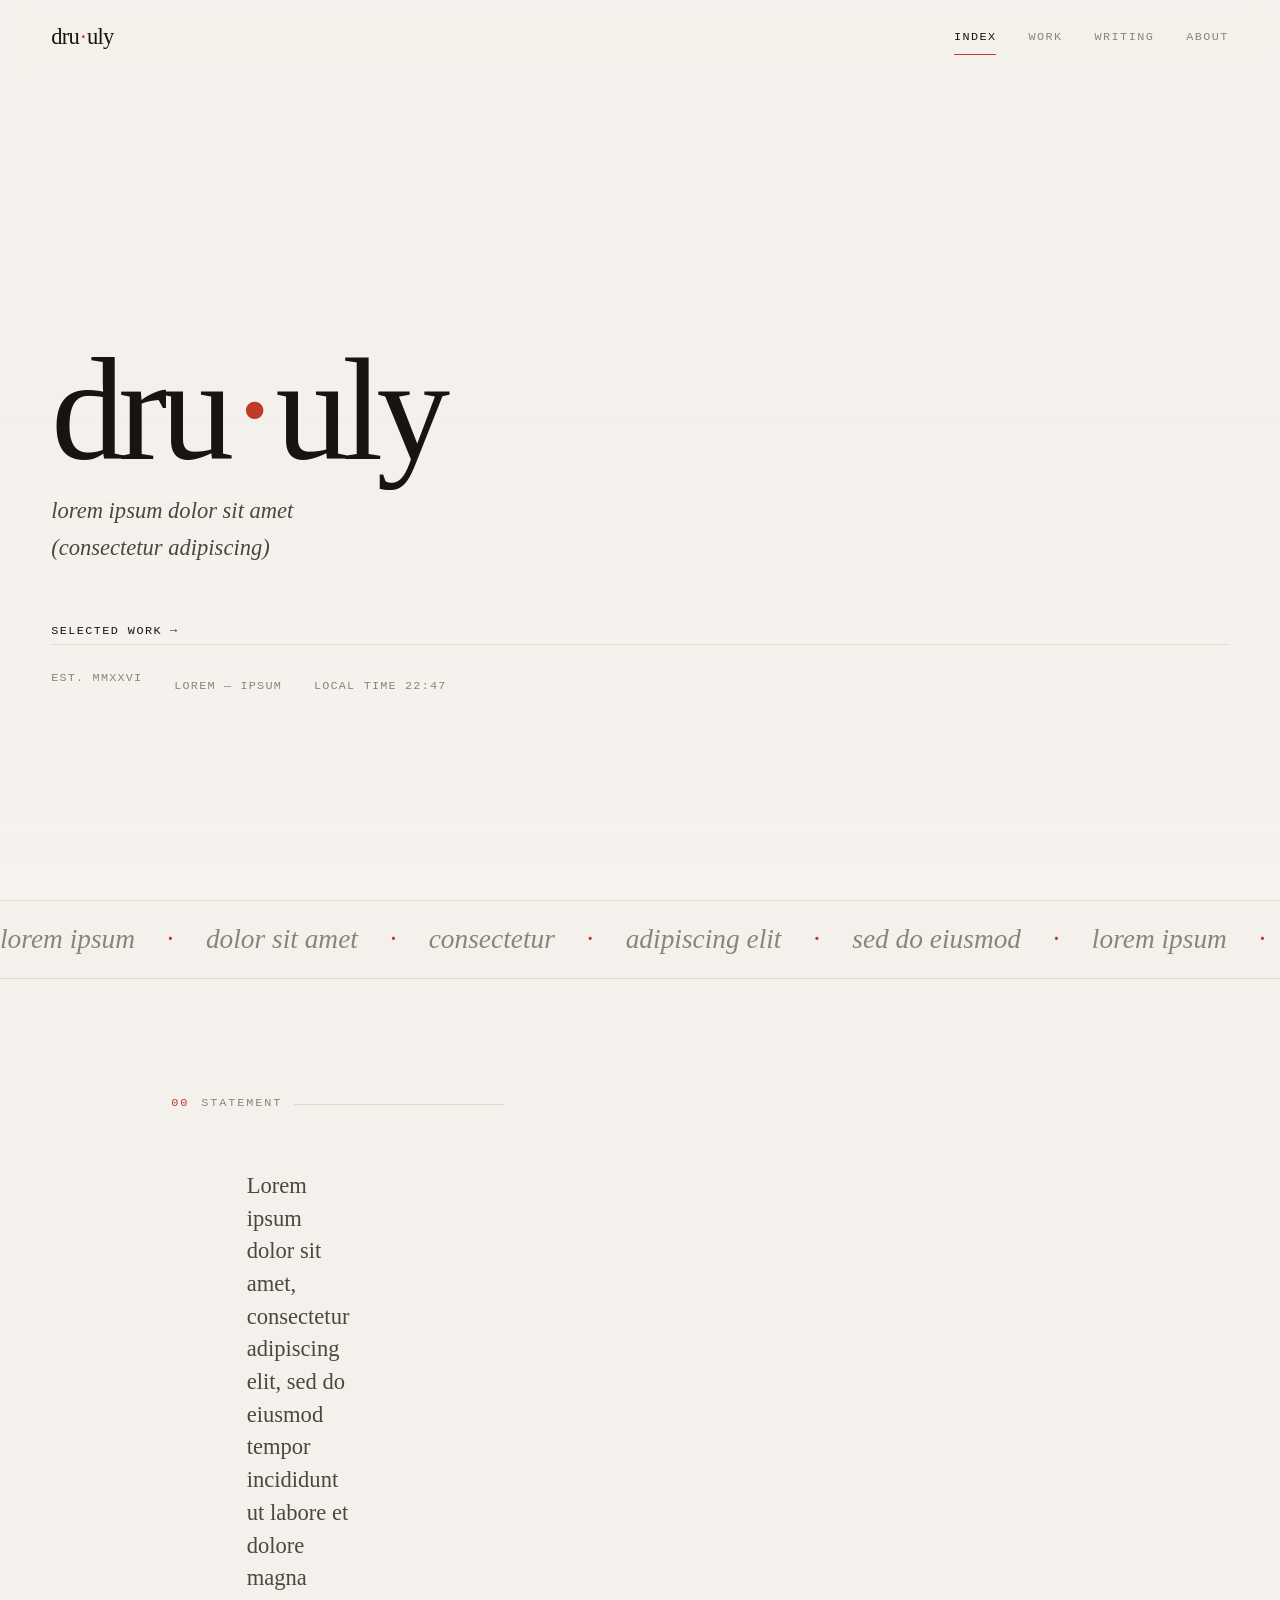
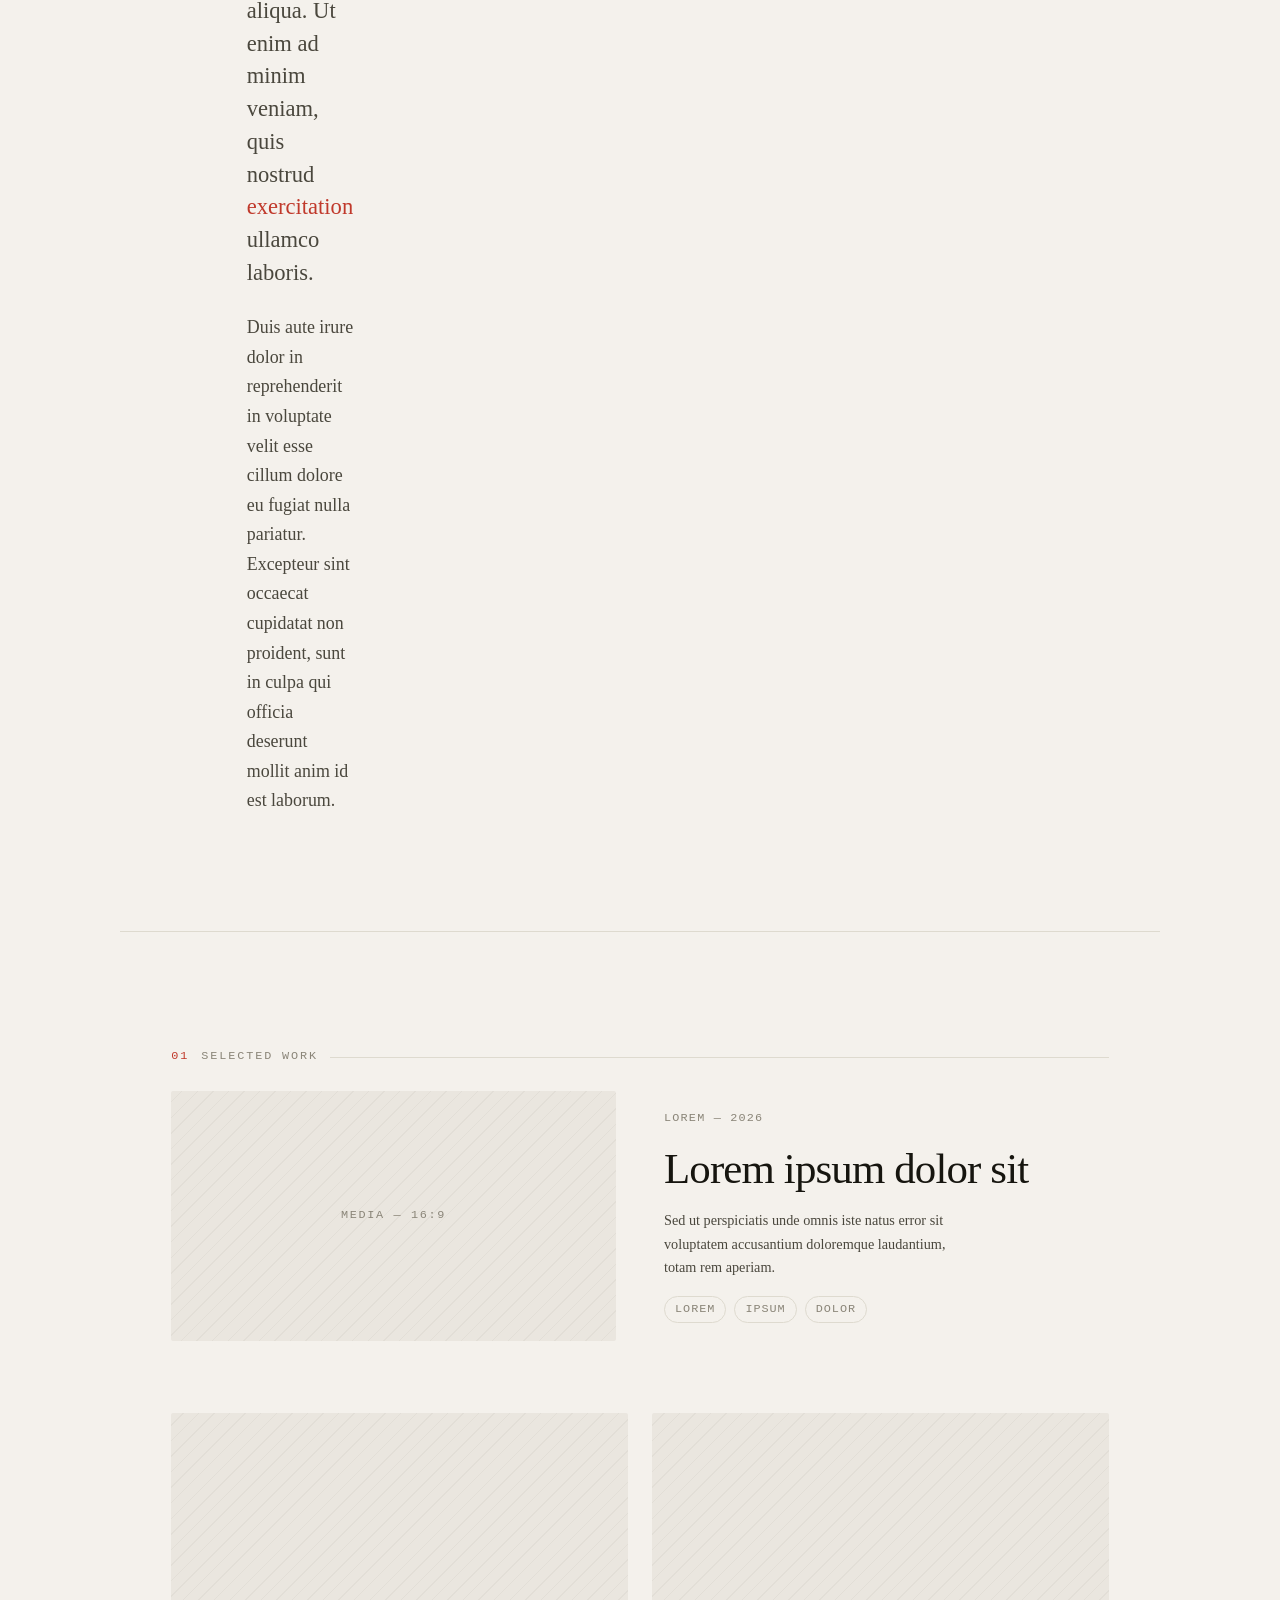
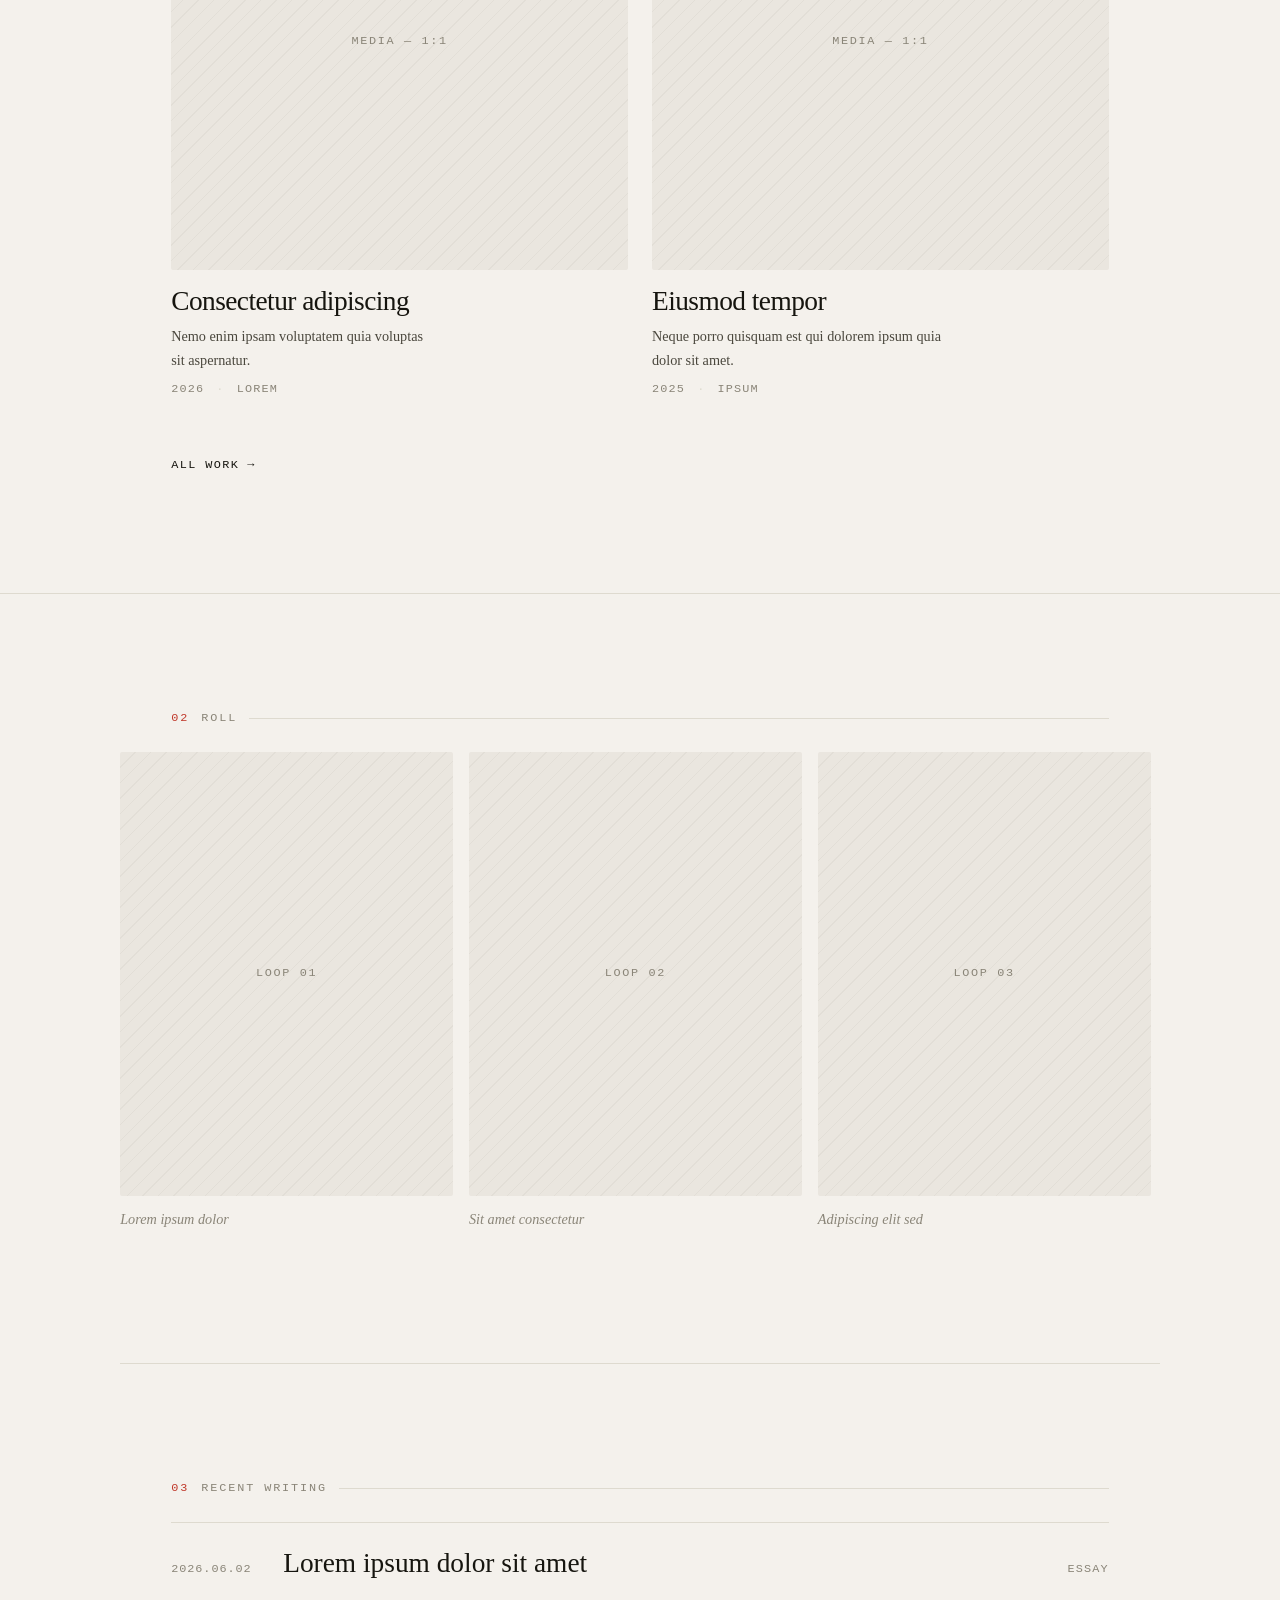
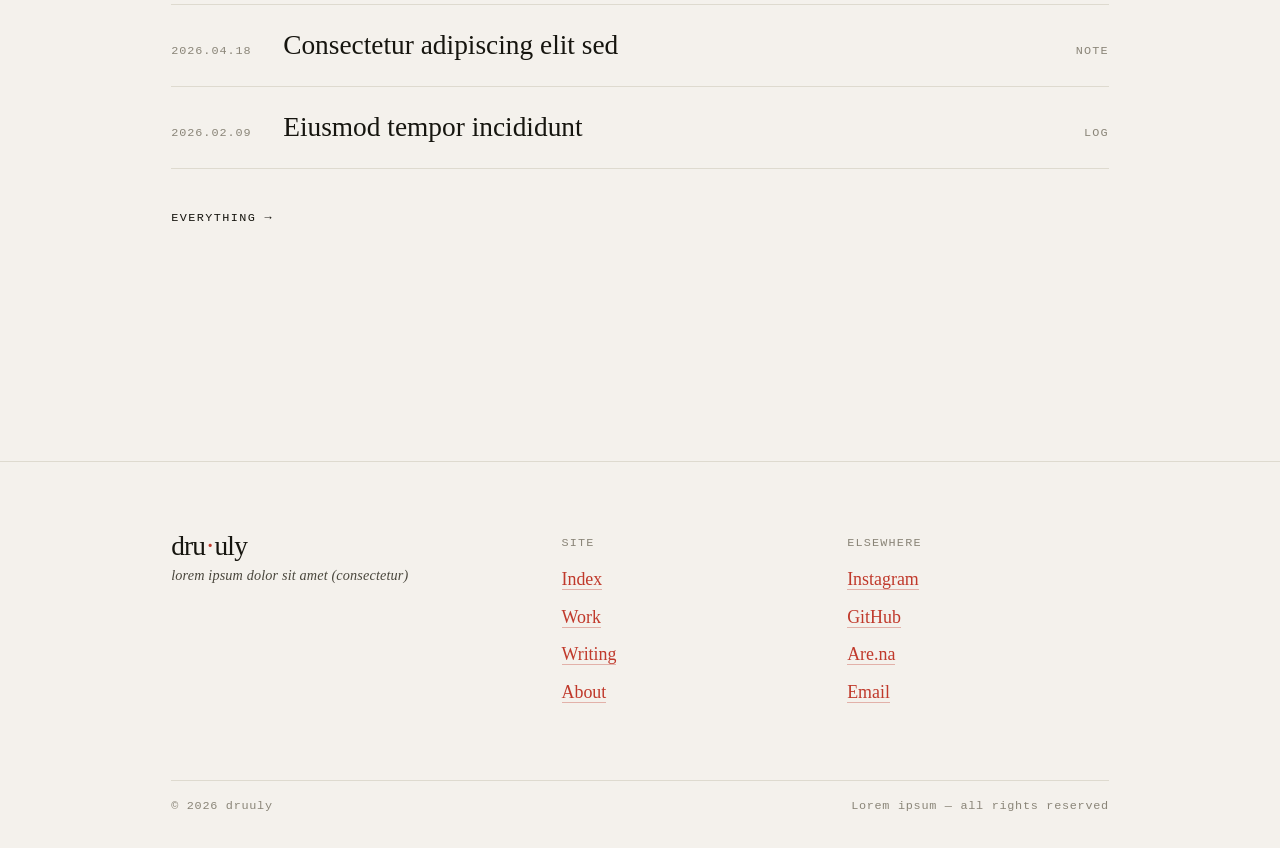
==== index.html @ 876e7e03 "Scaffold druuly personal site — vanilla HTML/CSS/JS Initial structure for a personal portfolio + blo" ====
<!DOCTYPE html>
<html lang="en" class="no-js">
<head>
  <meta charset="utf-8">
  <meta name="viewport" content="width=device-width, initial-scale=1">

  <title>dru·uly</title>
  <meta name="description" content="Personal site of druuly — projects, writing, and things worth keeping.">
  <meta name="theme-color" content="#f4f1ec">

  <!-- Open Graph: what shows up when the link is pasted anywhere.
       Replace the image once you have a real one at assets/media/img/og.jpg -->
  <meta property="og:title" content="dru·uly">
  <meta property="og:description" content="Projects, writing, and things worth keeping.">
  <meta property="og:type" content="website">
  <meta property="og:image" content="assets/media/img/og.jpg">

  <!-- Stylesheets load in dependency order: tokens first, pages last. -->
  <link rel="stylesheet" href="assets/css/tokens.css">
  <link rel="stylesheet" href="assets/css/base.css">
  <link rel="stylesheet" href="assets/css/layout.css">
  <link rel="stylesheet" href="assets/css/components.css">
  <link rel="stylesheet" href="assets/css/pages.css">

  <!-- Swaps .no-js for .js before first paint, so reveal animations only
       apply when JS can actually undo them. -->
  <script>document.documentElement.classList.replace('no-js', 'js');</script>

  <script type="module" src="assets/js/main.js"></script>
</head>

<body>
  <a class="skip-link" href="#main">Skip to content</a>

  <!-- ====================================================================
       HEADER — identical on every page. Edit here, then copy to the others.
       ==================================================================== -->
  <header class="site-header">
    <div class="site-header__inner">

      <a class="wordmark wordmark--sm" href="index.html" aria-label="druuly — home">
        dru<span class="wordmark__dot">·</span>uly
      </a>

      <button class="nav-toggle" type="button" aria-expanded="false" aria-controls="primary-nav">
        Menu
      </button>

      <nav class="nav" id="primary-nav" aria-label="Primary">
        <a class="nav__link" href="index.html">Index</a>
        <a class="nav__link" href="work.html">Work</a>
        <a class="nav__link" href="writing.html">Writing</a>
        <a class="nav__link" href="about.html">About</a>
      </nav>

    </div>
  </header>

  <main id="main">

    <!-- ==================================================================
         HERO — the wordmark, the definition line, one ambient loop behind.
         ================================================================== -->
    <section class="hero">

      <!-- Ambient background film. Drop a muted, grainy loop in here.
           data-autoloop = media.js plays it only while it's on screen. -->
      <div class="hero__media" aria-hidden="true">
        <video data-autoloop data-fade poster="assets/media/img/hero-poster.jpg">
          <source src="assets/media/video/hero-loop.webm" type="video/webm">
          <source src="assets/media/video/hero-loop.mp4" type="video/mp4">
        </video>
      </div>

      <div class="wrap wrap--wide hero__inner">

        <h1 class="wordmark wordmark--mega hero__mark" data-reveal>
          dru<span class="wordmark__dot">·</span>uly
        </h1>

        <!-- The definition line under the mark. Replace with your own. -->
        <p class="hero__caption" data-reveal data-reveal-delay="120">
          lorem ipsum dolor sit amet (consectetur adipiscing)
        </p>

        <div data-reveal data-reveal-delay="220">
          <a class="arrow-link" href="work.html">
            Selected work <span class="arrow-link__glyph">&rarr;</span>
          </a>
        </div>

        <ul class="hero__footnotes" data-reveal data-reveal-delay="320"
            style="list-style:none; padding-left:0;">
          <li>Est. MMXXVI</li>
          <li>Lorem &mdash; Ipsum</li>
          <li>Local time <span data-clock>--:--</span></li>
        </ul>

      </div>
    </section>

    <!-- ==================================================================
         MARQUEE — the ticker. Duplicate the items so the loop has no seam.
         ================================================================== -->
    <div class="marquee" aria-hidden="true">
      <div class="marquee__track">
        <!-- set A -->
        <span class="marquee__item">lorem ipsum</span>
        <span class="marquee__item">dolor sit amet</span>
        <span class="marquee__item">consectetur</span>
        <span class="marquee__item">adipiscing elit</span>
        <span class="marquee__item">sed do eiusmod</span>
        <!-- set B — exact copy of set A, required for a seamless loop -->
        <span class="marquee__item">lorem ipsum</span>
        <span class="marquee__item">dolor sit amet</span>
        <span class="marquee__item">consectetur</span>
        <span class="marquee__item">adipiscing elit</span>
        <span class="marquee__item">sed do eiusmod</span>
      </div>
    </div>

    <!-- ==================================================================
         00 — STATEMENT
         ================================================================== -->
    <section class="section wrap">
      <div class="grid">
        <div class="col-4">
          <p class="eyebrow"><span class="eyebrow__index">00</span> Statement</p>
        </div>

        <div class="col-7 offset-1" data-reveal>
          <p class="lede" style="max-width:none;">
            Lorem ipsum dolor sit amet, consectetur adipiscing elit, sed do
            eiusmod tempor incididunt ut labore et dolore magna aliqua. Ut enim
            ad minim veniam, quis nostrud <span class="accent">exercitation</span>
            ullamco laboris.
          </p>
          <p style="margin-top:var(--s-5); color:var(--ink-soft);">
            Duis aute irure dolor in reprehenderit in voluptate velit esse
            cillum dolore eu fugiat nulla pariatur. Excepteur sint occaecat
            cupidatat non proident, sunt in culpa qui officia deserunt mollit
            anim id est laborum.
          </p>
        </div>
      </div>
    </section>

    <!-- ==================================================================
         01 — SELECTED WORK
         One feature, then a two-up grid. Full list lives on work.html.
         ================================================================== -->
    <section class="section section--ruled wrap">
      <p class="eyebrow"><span class="eyebrow__index">01</span> Selected work</p>

      <!-- Feature: the one project you most want seen first. -->
      <a class="card feature" href="projects/project-one.html" data-reveal data-hover-play>
        <div class="feature__media">
          <div class="frame frame--wide">
            <!-- Replace the placeholder div with an <img> or <video>. -->
            <div class="frame__placeholder">Media &mdash; 16:9</div>
          </div>
        </div>

        <div class="feature__body">
          <p class="meta">Lorem &mdash; 2026</p>
          <h2 class="card__title" style="font-size:var(--t-h2);">
            Lorem ipsum dolor sit
          </h2>
          <p class="card__excerpt">
            Sed ut perspiciatis unde omnis iste natus error sit voluptatem
            accusantium doloremque laudantium, totam rem aperiam.
          </p>
          <ul class="tags">
            <li class="tag">Lorem</li>
            <li class="tag">Ipsum</li>
            <li class="tag">Dolor</li>
          </ul>
        </div>
      </a>

      <!-- Two-up. Add more by copying an <a class="card">. -->
      <div class="grid-auto" style="margin-top:var(--s-8);">

        <a class="card" href="projects/project-one.html" data-reveal data-hover-play>
          <div class="frame frame--square">
            <div class="frame__placeholder">Media &mdash; 1:1</div>
            <div class="frame__overlay"><p class="meta" style="color:inherit;">View project</p></div>
          </div>
          <div class="card__body">
            <h3 class="card__title">Consectetur adipiscing</h3>
            <p class="card__excerpt">Nemo enim ipsam voluptatem quia voluptas sit aspernatur.</p>
            <p class="card__meta"><span>2026</span><span>Lorem</span></p>
          </div>
        </a>

        <a class="card" href="projects/project-one.html" data-reveal data-reveal-delay="120" data-hover-play>
          <div class="frame frame--square">
            <div class="frame__placeholder">Media &mdash; 1:1</div>
            <div class="frame__overlay"><p class="meta" style="color:inherit;">View project</p></div>
          </div>
          <div class="card__body">
            <h3 class="card__title">Eiusmod tempor</h3>
            <p class="card__excerpt">Neque porro quisquam est qui dolorem ipsum quia dolor sit amet.</p>
            <p class="card__meta"><span>2025</span><span>Ipsum</span></p>
          </div>
        </a>

      </div>

      <p style="margin-top:var(--s-7);">
        <a class="arrow-link" href="work.html">
          All work <span class="arrow-link__glyph">&rarr;</span>
        </a>
      </p>
    </section>

    <!-- ==================================================================
         02 — STRIP
         A scrolling roll of loops. Good place for gifs, process clips,
         camera roll. Bleeds past the container on both sides.
         ================================================================== -->
    <section class="section section--ruled">
      <div class="wrap">
        <p class="eyebrow"><span class="eyebrow__index">02</span> Roll</p>
      </div>

      <div class="wrap">
        <div class="strip" data-reveal>
          <!-- Each item: swap .frame__placeholder for a <video data-autoloop>
               or an <img>. Keep the aspect modifier consistent per row. -->
          <div class="strip__item">
            <div class="frame frame--portrait"><div class="frame__placeholder">Loop 01</div></div>
            <p class="caption">Lorem ipsum dolor</p>
          </div>
          <div class="strip__item">
            <div class="frame frame--portrait"><div class="frame__placeholder">Loop 02</div></div>
            <p class="caption">Sit amet consectetur</p>
          </div>
          <div class="strip__item">
            <div class="frame frame--portrait"><div class="frame__placeholder">Loop 03</div></div>
            <p class="caption">Adipiscing elit sed</p>
          </div>
          <div class="strip__item">
            <div class="frame frame--portrait"><div class="frame__placeholder">Loop 04</div></div>
            <p class="caption">Do eiusmod tempor</p>
          </div>
          <div class="strip__item">
            <div class="frame frame--portrait"><div class="frame__placeholder">Loop 05</div></div>
            <p class="caption">Incididunt ut labore</p>
          </div>
        </div>
      </div>
    </section>

    <!-- ==================================================================
         03 — RECENT WRITING
         ================================================================== -->
    <section class="section section--ruled wrap">
      <p class="eyebrow"><span class="eyebrow__index">03</span> Recent writing</p>

      <div class="index" data-reveal>
        <a class="index__row" href="posts/post-one.html">
          <span class="index__date">2026.06.02</span>
          <span class="index__title">Lorem ipsum dolor sit amet</span>
          <span class="index__kind">Essay</span>
        </a>
        <a class="index__row" href="posts/post-one.html">
          <span class="index__date">2026.04.18</span>
          <span class="index__title">Consectetur adipiscing elit sed</span>
          <span class="index__kind">Note</span>
        </a>
        <a class="index__row" href="posts/post-one.html">
          <span class="index__date">2026.02.09</span>
          <span class="index__title">Eiusmod tempor incididunt</span>
          <span class="index__kind">Log</span>
        </a>
      </div>

      <p style="margin-top:var(--s-6);">
        <a class="arrow-link" href="writing.html">
          Everything <span class="arrow-link__glyph">&rarr;</span>
        </a>
      </p>
    </section>

  </main>

  <!-- ====================================================================
       FOOTER — identical on every page.
       ==================================================================== -->
  <footer class="site-footer">
    <div class="wrap">
      <div class="site-footer__grid">

        <div>
          <p class="wordmark">dru<span class="wordmark__dot">·</span>uly</p>
          <p class="wordmark-caption">lorem ipsum dolor sit amet (consectetur)</p>
        </div>

        <nav aria-label="Footer">
          <p class="meta" style="margin-bottom:var(--s-3);">Site</p>
          <ul style="list-style:none; padding:0;">
            <li><a href="index.html">Index</a></li>
            <li><a href="work.html">Work</a></li>
            <li><a href="writing.html">Writing</a></li>
            <li><a href="about.html">About</a></li>
          </ul>
        </nav>

        <nav aria-label="Elsewhere">
          <p class="meta" style="margin-bottom:var(--s-3);">Elsewhere</p>
          <ul style="list-style:none; padding:0;">
            <li><a href="#">Instagram</a></li>
            <li><a href="#">GitHub</a></li>
            <li><a href="#">Are.na</a></li>
            <li><a href="mailto:hello@example.com">Email</a></li>
          </ul>
        </nav>

      </div>

      <div class="site-footer__baseline">
        <span>&copy; 2026 druuly</span>
        <span>Lorem ipsum &mdash; all rights reserved</span>
      </div>
    </div>
  </footer>

</body>
</html>
---- assets/css/tokens.css ----
/* ==========================================================================
   tokens.css — every value the site is allowed to use.
   Change a variable here and it changes everywhere. Nothing else hardcodes
   a color, a font, or a spacing step.
   ========================================================================== */

:root {
  /* --- color ------------------------------------------------------------ */
  --paper:      #f4f1ec; /* page background — warm off-white / bone */
  --paper-sunk: #eae6df; /* recessed panels, image placeholders */
  --ink:        #16150f; /* body + headings, near-black with a green cast */
  --ink-soft:   #4a473d; /* secondary prose */
  --muted:      #8a8578; /* captions, dates, metadata */
  --rule:       #dedacf; /* hairlines and borders */
  --accent:     #c0392b; /* brick red — the interpunct, links, one word per page */
  --accent-dim: #a5301f;

  /* Overlays, kept as rgba so they work over media as well as paper. */
  --scrim:      rgba(22, 21, 15, 0.55);
  --tint:       rgba(22, 21, 15, 0.05);

  /* --- type ------------------------------------------------------------- */
  /* Serif is the voice of the site. Everything expressive is set in it. */
  --font-serif: "Iowan Old Style", "Palatino Linotype", Palatino, "Book Antiqua",
                Georgia, "Times New Roman", serif;
  /* Sans handles UI chrome only: nav, buttons, labels. */
  --font-sans:  "Helvetica Neue", Inter, -apple-system, BlinkMacSystemFont,
                "Segoe UI", Arial, sans-serif;
  /* Mono is the system/archive voice — timestamps, indexes, file names. */
  --font-mono:  ui-monospace, "SF Mono", "JetBrains Mono", Menlo, Consolas, monospace;

  /* Fluid type scale. Each step grows with the viewport between 380px–1400px. */
  --t-xs:   clamp(0.68rem, 0.66rem + 0.10vw, 0.75rem);
  --t-sm:   clamp(0.80rem, 0.77rem + 0.15vw, 0.90rem);
  --t-body: clamp(1.00rem, 0.96rem + 0.20vw, 1.13rem);
  --t-lead: clamp(1.15rem, 1.05rem + 0.45vw, 1.45rem);
  --t-h3:   clamp(1.30rem, 1.15rem + 0.70vw, 1.85rem);
  --t-h2:   clamp(1.75rem, 1.40rem + 1.60vw, 3.00rem);
  --t-h1:   clamp(2.60rem, 1.60rem + 4.40vw, 6.50rem);
  --t-mega: clamp(3.40rem, 1.20rem + 10.0vw, 13.0rem); /* hero wordmark only */

  /* --- spacing ---------------------------------------------------------- */
  --s-1:  0.25rem;
  --s-2:  0.5rem;
  --s-3:  0.75rem;
  --s-4:  1rem;
  --s-5:  1.5rem;
  --s-6:  2rem;
  --s-7:  3rem;
  --s-8:  4.5rem;
  --s-9:  7rem;
  --s-10: 10rem;

  /* Vertical rhythm between page sections, shrinks on small screens. */
  --section-gap: clamp(4.5rem, 9vw, 10rem);

  /* --- layout ----------------------------------------------------------- */
  --measure:   68ch;   /* max line length for reading */
  --width-wide: 1400px; /* full-bleed-ish container */
  --width-mid:  1040px; /* default content container */
  --gutter:    clamp(1.25rem, 4vw, 3.5rem);
  --header-h:  clamp(56px, 8vw, 76px);

  /* --- motion ----------------------------------------------------------- */
  /* Slow, weighted easing. Nothing on this site should snap. */
  --ease:      cubic-bezier(0.22, 0.61, 0.36, 1);
  --ease-out:  cubic-bezier(0.16, 1, 0.3, 1);
  --dur-fast:  180ms;
  --dur:       420ms;
  --dur-slow:  900ms;

  /* --- misc ------------------------------------------------------------- */
  --radius: 2px;  /* almost square — the aesthetic is print, not app */
  --radius-pill: 999px;
}

/* --------------------------------------------------------------------------
   Dark mode is not the default look, but a reader on a dark OS shouldn't get
   flashbanged. Same palette, inverted, accent unchanged.
   -------------------------------------------------------------------------- */
@media (prefers-color-scheme: dark) {
  :root {
    --paper:      #131210;
    --paper-sunk: #1c1a17;
    --ink:        #ece8e0;
    --ink-soft:   #b3ada1;
    --muted:      #7d7869;
    --rule:       #2b2823;
    --accent:     #d9503f;
    --accent-dim: #ea6250;
    --scrim:      rgba(0, 0, 0, 0.6);
    --tint:       rgba(255, 255, 255, 0.05);
  }
}
---- assets/css/base.css ----
/* ==========================================================================
   base.css — reset + defaults for raw HTML elements.
   No classes in here. If an element is styled without a class, it's here.
   ========================================================================== */

/* --- reset ---------------------------------------------------------------- */

*,
*::before,
*::after { box-sizing: border-box; }

* { margin: 0; }

html {
  -webkit-text-size-adjust: 100%;
  scroll-behavior: smooth;
  /* Anchor links land below the fixed header instead of under it. */
  scroll-padding-top: calc(var(--header-h) + var(--s-6));
}

body {
  background: var(--paper);
  color: var(--ink);
  font-family: var(--font-serif);
  font-size: var(--t-body);
  line-height: 1.65;
  -webkit-font-smoothing: antialiased;
  -moz-osx-font-smoothing: grayscale;
  text-rendering: optimizeLegibility;
  /* Room for the fixed header. */
  padding-top: var(--header-h);
  overflow-x: hidden;
}

img,
video,
picture,
svg,
canvas {
  display: block;
  max-width: 100%;
  height: auto;
}

/* --- typography ----------------------------------------------------------- */

h1, h2, h3, h4 {
  font-family: var(--font-serif);
  font-weight: 400;         /* the serif carries weight on its own */
  line-height: 1.05;
  letter-spacing: -0.02em;
  text-wrap: balance;        /* avoids one-word orphan lines in headings */
}

h1 { font-size: var(--t-h1); }
h2 { font-size: var(--t-h2); }
h3 { font-size: var(--t-h3); line-height: 1.2; }
h4 { font-size: var(--t-lead); line-height: 1.3; }

p { text-wrap: pretty; }

a {
  color: inherit;
  text-decoration: none;
}

/* Prose links get a hairline that thickens on hover. */
a:not([class]) {
  color: var(--accent);
  border-bottom: 1px solid color-mix(in srgb, var(--accent) 35%, transparent);
  transition: border-color var(--dur-fast) var(--ease),
              color var(--dur-fast) var(--ease);
}
a:not([class]):hover { border-bottom-color: var(--accent); }

strong { font-weight: 600; }
em     { font-style: italic; }

blockquote {
  font-size: var(--t-lead);
  font-style: italic;
  line-height: 1.45;
  padding-left: var(--s-5);
  border-left: 1px solid var(--accent);
  color: var(--ink-soft);
}

hr {
  border: 0;
  border-top: 1px solid var(--rule);
}

ul, ol { padding-left: 1.2em; }
li + li { margin-top: var(--s-2); }

code, pre, kbd {
  font-family: var(--font-mono);
  font-size: 0.86em;
}

pre {
  background: var(--paper-sunk);
  border: 1px solid var(--rule);
  padding: var(--s-4);
  overflow-x: auto;         /* code scrolls itself, never the page */
}

::selection {
  background: var(--accent);
  color: var(--paper);
}

/* --- focus + accessibility ------------------------------------------------ */

:focus-visible {
  outline: 2px solid var(--accent);
  outline-offset: 3px;
}

/* Visually hidden but still read by screen readers. */
.sr-only {
  position: absolute;
  width: 1px; height: 1px;
  padding: 0; margin: -1px;
  overflow: hidden;
  clip-path: inset(50%);
  white-space: nowrap;
}

/* Skip link — appears only when tabbed to. */
.skip-link {
  position: absolute;
  top: var(--s-3);
  left: var(--s-3);
  z-index: 100;
  padding: var(--s-2) var(--s-4);
  background: var(--ink);
  color: var(--paper);
  font-family: var(--font-mono);
  font-size: var(--t-xs);
  transform: translateY(-200%);
  transition: transform var(--dur-fast) var(--ease);
}
.skip-link:focus { transform: translateY(0); }

/* --- reduced motion ------------------------------------------------------- */
/* Anyone who asks for less motion gets a completely static site. */
@media (prefers-reduced-motion: reduce) {
  html { scroll-behavior: auto; }
  *,
  *::before,
  *::after {
    animation-duration: 0.01ms !important;
    animation-iteration-count: 1 !important;
    transition-duration: 0.01ms !important;
  }
}
---- assets/css/layout.css ----
/* ==========================================================================
   layout.css — containers, the grid, the header and the footer.
   Structure only. Nothing decorative lives here.
   ========================================================================== */

/* --- containers ----------------------------------------------------------- */

.wrap {
  width: 100%;
  max-width: var(--width-mid);
  margin-inline: auto;
  padding-inline: var(--gutter);
}

.wrap--wide   { max-width: var(--width-wide); }
.wrap--narrow { max-width: 760px; }

/* Section spacing. Use on every top-level <section>. */
.section { padding-block: var(--section-gap); }
.section--tight { padding-block: calc(var(--section-gap) * 0.5); }

/* A hairline above a section, used to separate the page into chapters. */
.section--ruled { border-top: 1px solid var(--rule); }

/* --- grid ----------------------------------------------------------------- */
/* 12 columns on desktop, collapses to a single column under 720px. */

.grid {
  display: grid;
  grid-template-columns: repeat(12, 1fr);
  gap: var(--s-6) var(--s-5);
}

.col-3  { grid-column: span 3; }
.col-4  { grid-column: span 4; }
.col-5  { grid-column: span 5; }
.col-6  { grid-column: span 6; }
.col-7  { grid-column: span 7; }
.col-8  { grid-column: span 8; }
.col-12 { grid-column: span 12; }

/* Push a block to the right without an empty div. */
.offset-1 { grid-column-start: 2; }
.offset-2 { grid-column-start: 3; }
.offset-4 { grid-column-start: 5; }

@media (max-width: 900px) {
  .col-3, .col-4, .col-5 { grid-column: span 6; }
}
@media (max-width: 720px) {
  .grid > * { grid-column: 1 / -1 !important; }
}

/* Simple auto-fitting card grid, used by the work index. */
.grid-auto {
  display: grid;
  grid-template-columns: repeat(auto-fill, minmax(min(320px, 100%), 1fr));
  gap: var(--s-7) var(--s-5);
}

/* --- header --------------------------------------------------------------- */

.site-header {
  position: fixed;
  inset: 0 0 auto 0;
  z-index: 50;
  height: var(--header-h);
  display: flex;
  align-items: center;
  /* Frosted so hero media reads through it as the page scrolls. */
  background: color-mix(in srgb, var(--paper) 82%, transparent);
  backdrop-filter: saturate(140%) blur(14px);
  -webkit-backdrop-filter: saturate(140%) blur(14px);
  border-bottom: 1px solid transparent;
  transition: border-color var(--dur) var(--ease),
              background var(--dur) var(--ease);
}

/* .is-scrolled is added by nav.js once the page moves off the top. */
.site-header.is-scrolled {
  border-bottom-color: var(--rule);
  background: color-mix(in srgb, var(--paper) 94%, transparent);
}

.site-header__inner {
  width: 100%;
  max-width: var(--width-wide);
  margin-inline: auto;
  padding-inline: var(--gutter);
  display: flex;
  align-items: center;
  justify-content: space-between;
  gap: var(--s-5);
}

/* --- primary nav ---------------------------------------------------------- */

.nav {
  display: flex;
  align-items: center;
  gap: clamp(var(--s-4), 2.5vw, var(--s-6));
}

.nav__link {
  font-family: var(--font-mono);
  font-size: var(--t-xs);
  letter-spacing: 0.12em;
  text-transform: uppercase;
  color: var(--muted);
  padding-block: var(--s-2);
  position: relative;
  transition: color var(--dur-fast) var(--ease);
}

.nav__link:hover,
.nav__link[aria-current="page"] { color: var(--ink); }

/* Underline wipes in from the left on hover / current page. */
.nav__link::after {
  content: "";
  position: absolute;
  left: 0; bottom: 0;
  height: 1px; width: 100%;
  background: var(--accent);
  transform: scaleX(0);
  transform-origin: left;
  transition: transform var(--dur) var(--ease-out);
}
.nav__link:hover::after,
.nav__link[aria-current="page"]::after { transform: scaleX(1); }

/* --- mobile nav ----------------------------------------------------------- */

.nav-toggle {
  display: none;
  background: none;
  border: 1px solid var(--rule);
  border-radius: var(--radius-pill);
  padding: var(--s-2) var(--s-4);
  font-family: var(--font-mono);
  font-size: var(--t-xs);
  letter-spacing: 0.1em;
  text-transform: uppercase;
  color: var(--ink);
  cursor: pointer;
}

@media (max-width: 720px) {
  .nav-toggle { display: block; }

  /* Full-screen panel, slid in by nav.js toggling .is-open. */
  .nav {
    position: fixed;
    inset: var(--header-h) 0 0 0;
    flex-direction: column;
    justify-content: center;
    gap: var(--s-5);
    background: var(--paper);
    transform: translateY(-100%);
    opacity: 0;
    visibility: hidden;
    transition: transform var(--dur) var(--ease-out),
                opacity var(--dur) var(--ease);
  }
  .nav.is-open {
    transform: translateY(0);
    opacity: 1;
    visibility: visible;
  }
  .nav__link {
    font-family: var(--font-serif);
    font-size: var(--t-h3);
    letter-spacing: -0.02em;
    text-transform: none;
    color: var(--ink);
  }
}

/* --- footer --------------------------------------------------------------- */

.site-footer {
  border-top: 1px solid var(--rule);
  padding-block: var(--s-8) var(--s-6);
  margin-top: var(--section-gap);
}

.site-footer__grid {
  display: grid;
  grid-template-columns: 1.4fr 1fr 1fr;
  gap: var(--s-7) var(--s-5);
  align-items: start;
}

@media (max-width: 720px) {
  .site-footer__grid { grid-template-columns: 1fr; }
}

.site-footer__baseline {
  display: flex;
  flex-wrap: wrap;
  justify-content: space-between;
  gap: var(--s-3);
  margin-top: var(--s-8);
  padding-top: var(--s-4);
  border-top: 1px solid var(--rule);
  font-family: var(--font-mono);
  font-size: var(--t-xs);
  color: var(--muted);
  letter-spacing: 0.06em;
}
---- assets/css/components.css ----
/* ==========================================================================
   components.css — reusable pieces, each one independent of where it sits.
   Named block-first (.card, .card__title, .card--wide) so it's obvious what
   belongs to what.
   ========================================================================== */

/* --------------------------------------------------------------------------
   WORDMARK — "dru·uly"
   The interpunct is a real <span> so it can be colored and animated on its
   own. Used at three sizes: header (sm), hero (mega), footer (default).
   -------------------------------------------------------------------------- */

.wordmark {
  font-family: var(--font-serif);
  font-size: var(--t-h3);
  line-height: 0.9;
  letter-spacing: -0.03em;
  color: var(--ink);
  display: inline-block;
  white-space: nowrap;
}

.wordmark__dot {
  color: var(--accent);
  /* Optical centering — the interpunct sits high in most serifs. */
  display: inline-block;
  padding-inline: 0.06em;
  transition: transform var(--dur-slow) var(--ease-out);
}

/* The dot rolls when you hover the mark. Small, once, never loops. */
.wordmark:hover .wordmark__dot { transform: rotate(180deg) scale(1.15); }

.wordmark--sm   { font-size: var(--t-lead); }
.wordmark--mega { font-size: var(--t-mega); letter-spacing: -0.045em; }

/* The definition line under the mark, set small in the same serif. */
.wordmark-caption {
  font-family: var(--font-serif);
  font-size: var(--t-sm);
  font-style: italic;
  color: var(--ink-soft);
  letter-spacing: 0.01em;
}

/* --------------------------------------------------------------------------
   LABELS + SMALL TEXT
   -------------------------------------------------------------------------- */

/* The little mono line above a heading: "01 / SELECTED WORK" */
.eyebrow {
  display: flex;
  align-items: center;
  gap: var(--s-3);
  font-family: var(--font-mono);
  font-size: var(--t-xs);
  letter-spacing: 0.16em;
  text-transform: uppercase;
  color: var(--muted);
  margin-bottom: var(--s-5);
}

/* Hairline that fills the rest of the row after the label. */
.eyebrow::after {
  content: "";
  flex: 1;
  height: 1px;
  background: var(--rule);
}

.eyebrow__index { color: var(--accent); }

/* Standfirst / intro paragraph. */
.lede {
  font-size: var(--t-lead);
  line-height: 1.45;
  color: var(--ink-soft);
  max-width: 46ch;
}

.meta {
  font-family: var(--font-mono);
  font-size: var(--t-xs);
  letter-spacing: 0.1em;
  text-transform: uppercase;
  color: var(--muted);
}

.caption {
  font-family: var(--font-serif);
  font-style: italic;
  font-size: var(--t-sm);
  color: var(--muted);
  margin-top: var(--s-3);
}

/* One accented word inside a heading. Use sparingly — once per page. */
.accent { color: var(--accent); }

/* --------------------------------------------------------------------------
   TAGS
   -------------------------------------------------------------------------- */

.tags {
  display: flex;
  flex-wrap: wrap;
  gap: var(--s-2);
  list-style: none;
  padding: 0;
}
.tags li + li { margin-top: 0; }

.tag {
  font-family: var(--font-mono);
  font-size: var(--t-xs);
  letter-spacing: 0.08em;
  text-transform: uppercase;
  color: var(--muted);
  border: 1px solid var(--rule);
  border-radius: var(--radius-pill);
  padding: 0.25em 0.85em;
  white-space: nowrap;
}

/* --------------------------------------------------------------------------
   BUTTONS + LINK AFFORDANCES
   -------------------------------------------------------------------------- */

.btn {
  display: inline-flex;
  align-items: center;
  gap: var(--s-3);
  font-family: var(--font-mono);
  font-size: var(--t-xs);
  letter-spacing: 0.12em;
  text-transform: uppercase;
  padding: 0.85em 1.6em;
  border: 1px solid var(--ink);
  border-radius: var(--radius-pill);
  background: transparent;
  color: var(--ink);
  cursor: pointer;
  transition: background var(--dur) var(--ease),
              color var(--dur) var(--ease),
              border-color var(--dur) var(--ease);
}
.btn:hover {
  background: var(--ink);
  color: var(--paper);
}

.btn--accent { border-color: var(--accent); color: var(--accent); }
.btn--accent:hover { background: var(--accent); color: var(--paper); }

/* Text link with an arrow that steps right on hover. */
.arrow-link {
  display: inline-flex;
  align-items: baseline;
  gap: var(--s-2);
  font-family: var(--font-mono);
  font-size: var(--t-xs);
  letter-spacing: 0.12em;
  text-transform: uppercase;
  color: var(--ink);
}
.arrow-link__glyph {
  display: inline-block;
  transition: transform var(--dur) var(--ease-out);
}
.arrow-link:hover { color: var(--accent); }
.arrow-link:hover .arrow-link__glyph { transform: translateX(0.4em); }

/* --------------------------------------------------------------------------
   MEDIA FRAME
   The container for every image, gif and looping video on the site.
   Holds its aspect ratio before the file loads so nothing jumps.
   -------------------------------------------------------------------------- */

.frame {
  position: relative;
  overflow: hidden;
  background: var(--paper-sunk);
  border-radius: var(--radius);
  aspect-ratio: 4 / 3;          /* default; override with a modifier */
}

.frame--wide     { aspect-ratio: 16 / 9; }
.frame--square   { aspect-ratio: 1 / 1; }
.frame--portrait { aspect-ratio: 3 / 4; }
.frame--tall     { aspect-ratio: 9 / 16; }

.frame > img,
.frame > video {
  width: 100%;
  height: 100%;
  object-fit: cover;
  /* Slow drift on hover — the only "motion" most cards need. */
  transition: transform var(--dur-slow) var(--ease-out),
              filter var(--dur-slow) var(--ease-out);
}

/* Placeholder shown while there's no real media in the frame yet.
   Delete .frame__placeholder once you drop a file in. */
.frame__placeholder {
  position: absolute;
  inset: 0;
  display: grid;
  place-content: center;
  gap: var(--s-2);
  text-align: center;
  font-family: var(--font-mono);
  font-size: var(--t-xs);
  letter-spacing: 0.14em;
  text-transform: uppercase;
  color: var(--muted);
  background:
    repeating-linear-gradient(
      -45deg,
      transparent 0 10px,
      color-mix(in srgb, var(--muted) 8%, transparent) 10px 11px
    );
}

/* A caption bar that slides up over the media on hover. */
.frame__overlay {
  position: absolute;
  inset: auto 0 0 0;
  padding: var(--s-4);
  color: var(--paper);
  background: linear-gradient(to top, var(--scrim), transparent);
  opacity: 0;
  transform: translateY(0.5rem);
  transition: opacity var(--dur) var(--ease),
              transform var(--dur) var(--ease-out);
}

/* --------------------------------------------------------------------------
   CARD — used for projects and for featured writing.
   -------------------------------------------------------------------------- */

.card { display: block; }

.card:hover .frame > img,
.card:hover .frame > video { transform: scale(1.035); }

.card:hover .frame__overlay { opacity: 1; transform: translateY(0); }

.card__body {
  display: flex;
  flex-direction: column;
  gap: var(--s-2);
  padding-top: var(--s-4);
}

.card__title {
  font-size: var(--t-h3);
  line-height: 1.15;
  transition: color var(--dur-fast) var(--ease);
}
.card:hover .card__title { color: var(--accent); }

.card__excerpt {
  color: var(--ink-soft);
  font-size: var(--t-sm);
  max-width: 42ch;
}

.card__meta {
  display: flex;
  gap: var(--s-3);
  align-items: center;
  font-family: var(--font-mono);
  font-size: var(--t-xs);
  letter-spacing: 0.1em;
  text-transform: uppercase;
  color: var(--muted);
}
.card__meta span + span::before {
  content: "·";
  margin-right: var(--s-3);
  color: var(--rule);
}

/* --------------------------------------------------------------------------
   INDEX ROW — the writing list. A table of contents, not a card grid.
   -------------------------------------------------------------------------- */

.index { border-top: 1px solid var(--rule); }

.index__row {
  display: grid;
  grid-template-columns: 5.5rem 1fr auto;
  align-items: baseline;
  gap: var(--s-5);
  padding-block: var(--s-5);
  border-bottom: 1px solid var(--rule);
  position: relative;
  isolation: isolate;  /* keeps the hover wash below the text, above the page */
  transition: color var(--dur) var(--ease);
}

/* A wash of paper-sunk wipes across the row from the left on hover. */
.index__row::before {
  content: "";
  position: absolute;
  inset: 0 calc(var(--gutter) * -0.5);
  background: var(--tint);
  transform: scaleX(0);
  transform-origin: left;
  transition: transform var(--dur) var(--ease-out);
  z-index: -1;
}
.index__row:hover::before { transform: scaleX(1); }

.index__date {
  font-family: var(--font-mono);
  font-size: var(--t-xs);
  letter-spacing: 0.08em;
  color: var(--muted);
  white-space: nowrap;
}

.index__title {
  font-size: var(--t-h3);
  line-height: 1.2;
  transition: transform var(--dur) var(--ease-out),
              color var(--dur-fast) var(--ease);
}
.index__row:hover .index__title {
  color: var(--accent);
  transform: translateX(var(--s-3));
}

.index__kind {
  font-family: var(--font-mono);
  font-size: var(--t-xs);
  letter-spacing: 0.1em;
  text-transform: uppercase;
  color: var(--muted);
}

@media (max-width: 640px) {
  .index__row { grid-template-columns: 1fr; gap: var(--s-2); }
  .index__kind { justify-self: start; }
}

/* --------------------------------------------------------------------------
   MARQUEE — a slow horizontal ticker. One line of text, endlessly drifting.
   Duplicate the track's contents in the HTML so the loop has no seam.
   -------------------------------------------------------------------------- */

.marquee {
  overflow: hidden;
  border-block: 1px solid var(--rule);
  padding-block: var(--s-4);
  user-select: none;
}

.marquee__track {
  display: flex;
  width: max-content;
  gap: var(--s-6);
  animation: marquee-drift 44s linear infinite;
}

.marquee:hover .marquee__track { animation-play-state: paused; }

.marquee__item {
  font-family: var(--font-serif);
  font-style: italic;
  font-size: var(--t-h3);
  color: var(--muted);
  white-space: nowrap;
}
.marquee__item::after {
  content: "·";
  margin-left: var(--s-6);
  color: var(--accent);
  font-style: normal;
}

@keyframes marquee-drift {
  from { transform: translateX(0); }
  to   { transform: translateX(-50%); }  /* -50% because content is doubled */
}

/* --------------------------------------------------------------------------
   REVEAL — elements fade and lift in as they enter the viewport.
   reveal.js adds .is-visible. If JS is off, .no-js in <html> keeps everything
   visible, so content never depends on the script.
   -------------------------------------------------------------------------- */

[data-reveal] {
  opacity: 0;
  transform: translateY(18px);
  transition: opacity var(--dur-slow) var(--ease),
              transform var(--dur-slow) var(--ease-out);
}

[data-reveal].is-visible {
  opacity: 1;
  transform: none;
}

.no-js [data-reveal] { opacity: 1; transform: none; }

/* --------------------------------------------------------------------------
   NOTE — a small aside box, used in articles and the colophon.
   -------------------------------------------------------------------------- */

.note {
  border-left: 1px solid var(--accent);
  padding: var(--s-2) 0 var(--s-2) var(--s-5);
  color: var(--ink-soft);
  font-size: var(--t-sm);
}
---- assets/css/pages.css ----
/* ==========================================================================
   pages.css — styles that only make sense on one kind of page.
   Anything used twice should be promoted to components.css instead.
   ========================================================================== */

/* --------------------------------------------------------------------------
   HERO (home)
   A near-full-height opening: the wordmark, the definition line, and one
   piece of ambient media behind it.
   -------------------------------------------------------------------------- */

.hero {
  position: relative;
  min-height: calc(100svh - var(--header-h));
  display: flex;
  flex-direction: column;
  justify-content: center;
  padding-block: var(--s-9) var(--s-7);
  overflow: hidden;
}

/* Optional background film. Sits behind everything, heavily faded so the
   serif stays readable. Swap the <video> source and delete the placeholder. */
.hero__media {
  position: absolute;
  inset: 0;
  z-index: 0;
  opacity: 0.14;
  filter: grayscale(100%) contrast(115%);
  pointer-events: none;
}
.hero__media video,
.hero__media img {
  width: 100%;
  height: 100%;
  object-fit: cover;
}

/* Paper fades in at the bottom so the hero dissolves into the next section. */
.hero__media::after {
  content: "";
  position: absolute;
  inset: 0;
  background: linear-gradient(to bottom, transparent 40%, var(--paper) 100%);
}

.hero__inner { position: relative; z-index: 1; }

.hero__mark { margin-bottom: var(--s-4); }

.hero__caption {
  font-size: var(--t-lead);
  font-style: italic;
  color: var(--ink-soft);
  max-width: 34ch;
  margin-bottom: var(--s-7);
}

/* The row of small facts pinned to the bottom of the hero. */
.hero__footnotes {
  display: flex;
  flex-wrap: wrap;
  gap: var(--s-3) var(--s-6);
  padding-top: var(--s-5);
  border-top: 1px solid var(--rule);
  font-family: var(--font-mono);
  font-size: var(--t-xs);
  letter-spacing: 0.1em;
  text-transform: uppercase;
  color: var(--muted);
}

/* --------------------------------------------------------------------------
   PAGE HEADER (work / writing / about)
   A quieter version of the hero for interior pages.
   -------------------------------------------------------------------------- */

.page-head {
  padding-block: var(--s-9) var(--s-7);
  border-bottom: 1px solid var(--rule);
}

.page-head__title {
  font-size: var(--t-h1);
  margin-bottom: var(--s-4);
}

/* --------------------------------------------------------------------------
   FEATURE — one project given the full width, alternating image side.
   -------------------------------------------------------------------------- */

.feature {
  display: grid;
  grid-template-columns: 1fr 1fr;
  align-items: center;
  gap: var(--s-7);
}

/* .feature--flip puts the media on the right instead of the left. */
.feature--flip .feature__media { order: 2; }

.feature__body { display: flex; flex-direction: column; gap: var(--s-4); }

@media (max-width: 860px) {
  .feature { grid-template-columns: 1fr; gap: var(--s-5); }
  .feature--flip .feature__media { order: 0; }
}

/* --------------------------------------------------------------------------
   MEDIA STRIP — a horizontally scrolling row of loops. The "fluid" bit.
   Snap-scrolls on touch, drag-free on desktop.
   -------------------------------------------------------------------------- */

.strip {
  display: flex;
  gap: var(--s-4);
  overflow-x: auto;
  scroll-snap-type: x mandatory;
  padding-bottom: var(--s-4);
  /* Bleed past the container edges so it reads as an endless roll. */
  margin-inline: calc(var(--gutter) * -1);
  padding-inline: var(--gutter);
  scrollbar-width: none;
}
.strip::-webkit-scrollbar { display: none; }

.strip__item {
  flex: 0 0 clamp(220px, 26vw, 340px);
  scroll-snap-align: start;
}

/* --------------------------------------------------------------------------
   ARTICLE — the reading view. Narrow measure, generous leading.
   -------------------------------------------------------------------------- */

.article { padding-block: var(--s-8); }

.article__head {
  max-width: var(--measure);
  margin-inline: auto;
  margin-bottom: var(--s-8);
}

.article__title {
  font-size: var(--t-h2);
  line-height: 1.05;
  margin-block: var(--s-4);
}

.article__meta {
  display: flex;
  flex-wrap: wrap;
  gap: var(--s-4);
  padding-top: var(--s-4);
  border-top: 1px solid var(--rule);
  font-family: var(--font-mono);
  font-size: var(--t-xs);
  letter-spacing: 0.1em;
  text-transform: uppercase;
  color: var(--muted);
}

/* Everything inside .prose is unclassed HTML — write posts as plain markup. */
.prose {
  max-width: var(--measure);
  margin-inline: auto;
  font-size: var(--t-body);
  line-height: 1.75;
}

.prose > * + *  { margin-top: var(--s-5); }
.prose h2       { font-size: var(--t-h3); margin-top: var(--s-8); }
.prose h3       { font-size: var(--t-lead); margin-top: var(--s-7); }
.prose h2 + p,
.prose h3 + p   { margin-top: var(--s-3); }

/* A drop-cap-ish opener: first paragraph after the head runs slightly larger. */
.prose > p:first-child {
  font-size: var(--t-lead);
  line-height: 1.5;
  color: var(--ink-soft);
}

.prose figure { margin-top: var(--s-7); }

/* On wide screens figures break out past the text measure for emphasis.
   Add class="prose__bleed" to any figure that should do this. */
@media (min-width: 1000px) {
  .prose__bleed { margin-inline: -6rem; }
}

.prose figcaption {
  font-style: italic;
  font-size: var(--t-sm);
  color: var(--muted);
  margin-top: var(--s-3);
}

/* Footer of an article: previous / next. */
.article__nav {
  max-width: var(--measure);
  margin: var(--s-9) auto 0;
  padding-top: var(--s-5);
  border-top: 1px solid var(--rule);
  display: flex;
  justify-content: space-between;
  gap: var(--s-5);
}

/* --------------------------------------------------------------------------
   ABOUT — portrait plus a two-column fact list.
   -------------------------------------------------------------------------- */

.about__portrait { position: sticky; top: calc(var(--header-h) + var(--s-6)); }

@media (max-width: 900px) {
  .about__portrait { position: static; }
}

/* Definition list used for "now", "tools", "elsewhere". */
.deflist {
  display: grid;
  grid-template-columns: 8rem 1fr;
  gap: var(--s-3) var(--s-5);
  padding-top: var(--s-5);
  border-top: 1px solid var(--rule);
}

.deflist dt {
  font-family: var(--font-mono);
  font-size: var(--t-xs);
  letter-spacing: 0.1em;
  text-transform: uppercase;
  color: var(--muted);
}

.deflist dd { margin: 0; color: var(--ink-soft); }

@media (max-width: 560px) {
  .deflist { grid-template-columns: 1fr; gap: var(--s-1) 0; }
  .deflist dd { margin-bottom: var(--s-4); }
}

/* --------------------------------------------------------------------------
   FILTERS — the row of buttons above the work grid.
   -------------------------------------------------------------------------- */

.filters {
  display: flex;
  flex-wrap: wrap;
  gap: var(--s-2);
  margin-bottom: var(--s-7);
}

.filter {
  font-family: var(--font-mono);
  font-size: var(--t-xs);
  letter-spacing: 0.1em;
  text-transform: uppercase;
  color: var(--muted);
  background: none;
  border: 1px solid var(--rule);
  border-radius: var(--radius-pill);
  padding: 0.45em 1.1em;
  cursor: pointer;
  transition: color var(--dur-fast) var(--ease),
              border-color var(--dur-fast) var(--ease);
}

.filter:hover { color: var(--ink); border-color: var(--muted); }

.filter[aria-pressed="true"] {
  color: var(--paper);
  background: var(--ink);
  border-color: var(--ink);
}

/* Hidden by filter.js when a card doesn't match the active tag. */
.is-filtered-out { display: none; }
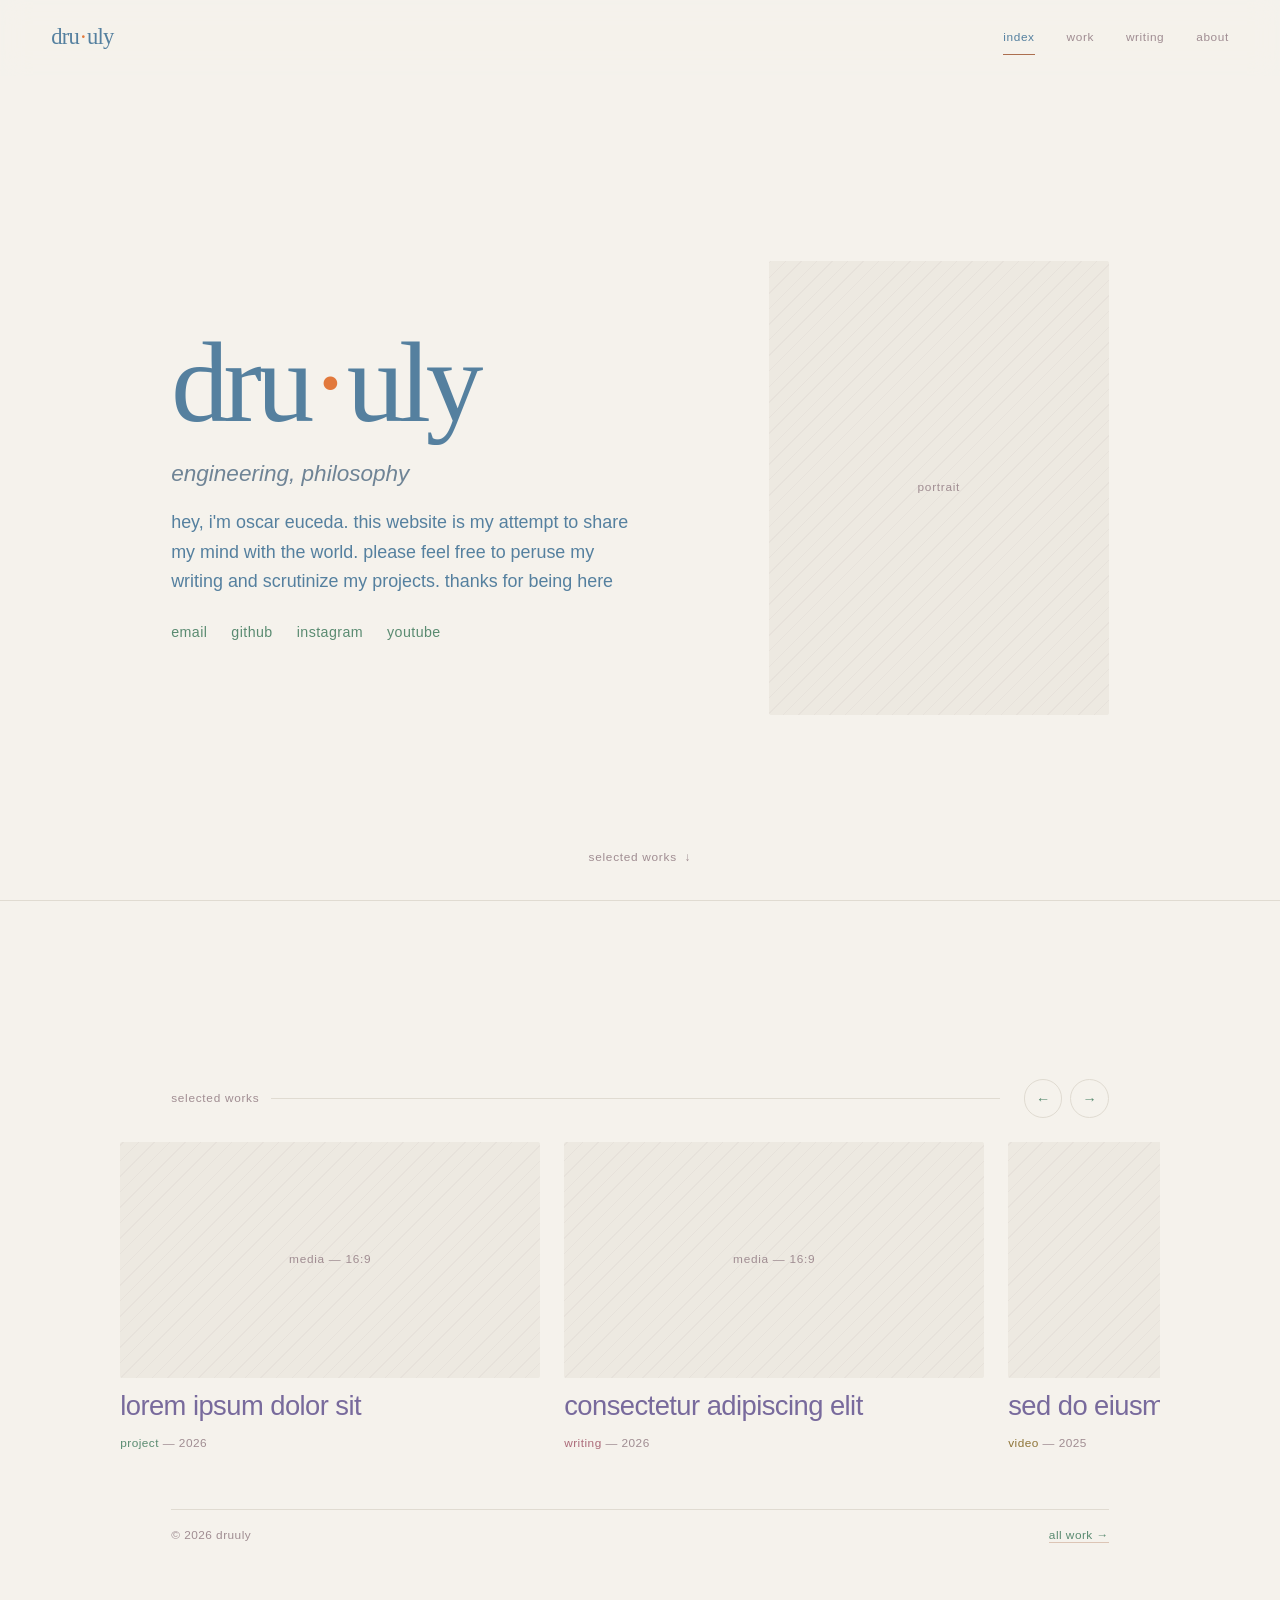
==== commit e9c6a67a: "Restyle site in lowercase pastels and simplify the homepage Co-Authored-By: Claude Opus 5 <noreply@a" ====
--- a/index.html
+++ b/index.html
@@ -6,7 +6,8 @@
 
   <title>dru·uly</title>
   <meta name="description" content="Personal site of druuly — projects, writing, and things worth keeping.">
-  <meta name="theme-color" content="#f4f1ec">
+  <meta name="theme-color" content="#f5f2ec">
+  <meta name="color-scheme" content="light">
 
   <!-- Open Graph: what shows up when the link is pasted anywhere.
        Replace the image once you have a real one at assets/media/img/og.jpg -->
@@ -59,272 +60,114 @@
   <main id="main">
 
     <!-- ==================================================================
-         HERO — the wordmark, the definition line, one ambient loop behind.
+         PANEL 1 — the whole introduction: wordmark, bio, portrait.
+         Sized to one screen. Everything here is above the fold.
          ================================================================== -->
-    <section class="hero">
+    <section class="panel panel--intro">
+      <div class="wrap intro">
 
-      <!-- Ambient background film. Drop a muted, grainy loop in here.
-           data-autoloop = media.js plays it only while it's on screen. -->
-      <div class="hero__media" aria-hidden="true">
-        <video data-autoloop data-fade poster="assets/media/img/hero-poster.jpg">
-          <source src="assets/media/video/hero-loop.webm" type="video/webm">
-          <source src="assets/media/video/hero-loop.mp4" type="video/mp4">
-        </video>
+        <div class="intro__text">
+          <h1 class="wordmark wordmark--mega" data-reveal>
+            dru<span class="wordmark__dot">·</span>uly
+          </h1>
+
+          <p class="intro__caption" data-reveal data-reveal-delay="100">
+            engineering, philosophy
+          </p>
+
+          <p class="intro__bio" data-reveal data-reveal-delay="180">
+            hey, i'm oscar euceda. this website is my attempt to share my mind with the world. 
+            please feel free to peruse my writing and scrutinize my projects. thanks for being here
+          </p>
+
+          <ul class="intro__links" data-reveal data-reveal-delay="240">
+            <li><a href="mailto:hello@example.com">Email</a></li>
+            <li><a href="#">GitHub</a></li>
+            <li><a href="#">Instagram</a></li>
+            <li><a href="#">YouTube</a></li>
+          </ul>
+        </div>
+
+        <!-- Portrait. Swap the placeholder for <img src="..." alt="..."> -->
+        <div class="intro__portrait" data-reveal data-reveal-delay="140">
+          <div class="frame frame--portrait">
+            <div class="frame__placeholder">Portrait</div>
+          </div>
+        </div>
+
       </div>
 
-      <div class="wrap wrap--wide hero__inner">
+      <a class="scroll-cue" href="#works" aria-label="Selected works">
+        <span>selected works</span>
+        <span class="scroll-cue__glyph" aria-hidden="true">&darr;</span>
+      </a>
+    </section>
 
-        <h1 class="wordmark wordmark--mega hero__mark" data-reveal>
-          dru<span class="wordmark__dot">·</span>uly
-        </h1>
+    <!-- ==================================================================
+         PANEL 2 — selected works, as a carousel.
+         Each .work-card can be a project, a post, or a video: set data-kind
+         to whatever it is and the label under the title follows.
+         ================================================================== -->
+    <section class="panel panel--works" id="works">
+      <div class="wrap">
 
-        <!-- The definition line under the mark. Replace with your own. -->
-        <p class="hero__caption" data-reveal data-reveal-delay="120">
-          lorem ipsum dolor sit amet (consectetur adipiscing)
-        </p>
-
-        <div data-reveal data-reveal-delay="220">
-          <a class="arrow-link" href="work.html">
-            Selected work <span class="arrow-link__glyph">&rarr;</span>
-          </a>
+        <div class="works__head">
+          <p class="eyebrow">Selected works</p>
+          <div class="carousel__controls">
+            <button class="carousel__btn" type="button" data-carousel-prev
+                    aria-label="Previous">&larr;</button>
+            <button class="carousel__btn" type="button" data-carousel-next
+                    aria-label="Next">&rarr;</button>
+          </div>
         </div>
 
-        <ul class="hero__footnotes" data-reveal data-reveal-delay="320"
-            style="list-style:none; padding-left:0;">
-          <li>Est. MMXXVI</li>
-          <li>Lorem &mdash; Ipsum</li>
-          <li>Local time <span data-clock>--:--</span></li>
-        </ul>
+        <div class="carousel" data-carousel>
+          <div class="carousel__track" data-carousel-track>
+
+            <a class="work-card" href="projects/project-one.html">
+              <div class="frame frame--wide">
+                <div class="frame__placeholder">Media &mdash; 16:9</div>
+              </div>
+              <h2 class="work-card__title">Lorem ipsum dolor sit</h2>
+              <p class="work-card__meta"><span class="work-card__kind">Project</span> &mdash; 2026</p>
+            </a>
+
+            <a class="work-card" href="posts/post-one.html">
+              <div class="frame frame--wide">
+                <div class="frame__placeholder">Media &mdash; 16:9</div>
+              </div>
+              <h2 class="work-card__title">Consectetur adipiscing elit</h2>
+              <p class="work-card__meta"><span class="work-card__kind">Writing</span> &mdash; 2026</p>
+            </a>
+
+            <a class="work-card" href="#">
+              <div class="frame frame--wide">
+                <div class="frame__placeholder">Media &mdash; 16:9</div>
+              </div>
+              <h2 class="work-card__title">Sed do eiusmod tempor</h2>
+              <p class="work-card__meta"><span class="work-card__kind">Video</span> &mdash; 2025</p>
+            </a>
+
+            <a class="work-card" href="projects/project-one.html">
+              <div class="frame frame--wide">
+                <div class="frame__placeholder">Media &mdash; 16:9</div>
+              </div>
+              <h2 class="work-card__title">Incididunt ut labore</h2>
+              <p class="work-card__meta"><span class="work-card__kind">Project</span> &mdash; 2025</p>
+            </a>
+
+          </div>
+        </div>
+
+        <footer class="baseline">
+          <span>&copy; 2026 druuly</span>
+          <span><a href="work.html">All work &rarr;</a></span>
+        </footer>
 
       </div>
     </section>
 
-    <!-- ==================================================================
-         MARQUEE — the ticker. Duplicate the items so the loop has no seam.
-         ================================================================== -->
-    <div class="marquee" aria-hidden="true">
-      <div class="marquee__track">
-        <!-- set A -->
-        <span class="marquee__item">lorem ipsum</span>
-        <span class="marquee__item">dolor sit amet</span>
-        <span class="marquee__item">consectetur</span>
-        <span class="marquee__item">adipiscing elit</span>
-        <span class="marquee__item">sed do eiusmod</span>
-        <!-- set B — exact copy of set A, required for a seamless loop -->
-        <span class="marquee__item">lorem ipsum</span>
-        <span class="marquee__item">dolor sit amet</span>
-        <span class="marquee__item">consectetur</span>
-        <span class="marquee__item">adipiscing elit</span>
-        <span class="marquee__item">sed do eiusmod</span>
-      </div>
-    </div>
-
-    <!-- ==================================================================
-         00 — STATEMENT
-         ================================================================== -->
-    <section class="section wrap">
-      <div class="grid">
-        <div class="col-4">
-          <p class="eyebrow"><span class="eyebrow__index">00</span> Statement</p>
-        </div>
-
-        <div class="col-7 offset-1" data-reveal>
-          <p class="lede" style="max-width:none;">
-            Lorem ipsum dolor sit amet, consectetur adipiscing elit, sed do
-            eiusmod tempor incididunt ut labore et dolore magna aliqua. Ut enim
-            ad minim veniam, quis nostrud <span class="accent">exercitation</span>
-            ullamco laboris.
-          </p>
-          <p style="margin-top:var(--s-5); color:var(--ink-soft);">
-            Duis aute irure dolor in reprehenderit in voluptate velit esse
-            cillum dolore eu fugiat nulla pariatur. Excepteur sint occaecat
-            cupidatat non proident, sunt in culpa qui officia deserunt mollit
-            anim id est laborum.
-          </p>
-        </div>
-      </div>
-    </section>
-
-    <!-- ==================================================================
-         01 — SELECTED WORK
-         One feature, then a two-up grid. Full list lives on work.html.
-         ================================================================== -->
-    <section class="section section--ruled wrap">
-      <p class="eyebrow"><span class="eyebrow__index">01</span> Selected work</p>
-
-      <!-- Feature: the one project you most want seen first. -->
-      <a class="card feature" href="projects/project-one.html" data-reveal data-hover-play>
-        <div class="feature__media">
-          <div class="frame frame--wide">
-            <!-- Replace the placeholder div with an <img> or <video>. -->
-            <div class="frame__placeholder">Media &mdash; 16:9</div>
-          </div>
-        </div>
-
-        <div class="feature__body">
-          <p class="meta">Lorem &mdash; 2026</p>
-          <h2 class="card__title" style="font-size:var(--t-h2);">
-            Lorem ipsum dolor sit
-          </h2>
-          <p class="card__excerpt">
-            Sed ut perspiciatis unde omnis iste natus error sit voluptatem
-            accusantium doloremque laudantium, totam rem aperiam.
-          </p>
-          <ul class="tags">
-            <li class="tag">Lorem</li>
-            <li class="tag">Ipsum</li>
-            <li class="tag">Dolor</li>
-          </ul>
-        </div>
-      </a>
-
-      <!-- Two-up. Add more by copying an <a class="card">. -->
-      <div class="grid-auto" style="margin-top:var(--s-8);">
-
-        <a class="card" href="projects/project-one.html" data-reveal data-hover-play>
-          <div class="frame frame--square">
-            <div class="frame__placeholder">Media &mdash; 1:1</div>
-            <div class="frame__overlay"><p class="meta" style="color:inherit;">View project</p></div>
-          </div>
-          <div class="card__body">
-            <h3 class="card__title">Consectetur adipiscing</h3>
-            <p class="card__excerpt">Nemo enim ipsam voluptatem quia voluptas sit aspernatur.</p>
-            <p class="card__meta"><span>2026</span><span>Lorem</span></p>
-          </div>
-        </a>
-
-        <a class="card" href="projects/project-one.html" data-reveal data-reveal-delay="120" data-hover-play>
-          <div class="frame frame--square">
-            <div class="frame__placeholder">Media &mdash; 1:1</div>
-            <div class="frame__overlay"><p class="meta" style="color:inherit;">View project</p></div>
-          </div>
-          <div class="card__body">
-            <h3 class="card__title">Eiusmod tempor</h3>
-            <p class="card__excerpt">Neque porro quisquam est qui dolorem ipsum quia dolor sit amet.</p>
-            <p class="card__meta"><span>2025</span><span>Ipsum</span></p>
-          </div>
-        </a>
-
-      </div>
-
-      <p style="margin-top:var(--s-7);">
-        <a class="arrow-link" href="work.html">
-          All work <span class="arrow-link__glyph">&rarr;</span>
-        </a>
-      </p>
-    </section>
-
-    <!-- ==================================================================
-         02 — STRIP
-         A scrolling roll of loops. Good place for gifs, process clips,
-         camera roll. Bleeds past the container on both sides.
-         ================================================================== -->
-    <section class="section section--ruled">
-      <div class="wrap">
-        <p class="eyebrow"><span class="eyebrow__index">02</span> Roll</p>
-      </div>
-
-      <div class="wrap">
-        <div class="strip" data-reveal>
-          <!-- Each item: swap .frame__placeholder for a <video data-autoloop>
-               or an <img>. Keep the aspect modifier consistent per row. -->
-          <div class="strip__item">
-            <div class="frame frame--portrait"><div class="frame__placeholder">Loop 01</div></div>
-            <p class="caption">Lorem ipsum dolor</p>
-          </div>
-          <div class="strip__item">
-            <div class="frame frame--portrait"><div class="frame__placeholder">Loop 02</div></div>
-            <p class="caption">Sit amet consectetur</p>
-          </div>
-          <div class="strip__item">
-            <div class="frame frame--portrait"><div class="frame__placeholder">Loop 03</div></div>
-            <p class="caption">Adipiscing elit sed</p>
-          </div>
-          <div class="strip__item">
-            <div class="frame frame--portrait"><div class="frame__placeholder">Loop 04</div></div>
-            <p class="caption">Do eiusmod tempor</p>
-          </div>
-          <div class="strip__item">
-            <div class="frame frame--portrait"><div class="frame__placeholder">Loop 05</div></div>
-            <p class="caption">Incididunt ut labore</p>
-          </div>
-        </div>
-      </div>
-    </section>
-
-    <!-- ==================================================================
-         03 — RECENT WRITING
-         ================================================================== -->
-    <section class="section section--ruled wrap">
-      <p class="eyebrow"><span class="eyebrow__index">03</span> Recent writing</p>
-
-      <div class="index" data-reveal>
-        <a class="index__row" href="posts/post-one.html">
-          <span class="index__date">2026.06.02</span>
-          <span class="index__title">Lorem ipsum dolor sit amet</span>
-          <span class="index__kind">Essay</span>
-        </a>
-        <a class="index__row" href="posts/post-one.html">
-          <span class="index__date">2026.04.18</span>
-          <span class="index__title">Consectetur adipiscing elit sed</span>
-          <span class="index__kind">Note</span>
-        </a>
-        <a class="index__row" href="posts/post-one.html">
-          <span class="index__date">2026.02.09</span>
-          <span class="index__title">Eiusmod tempor incididunt</span>
-          <span class="index__kind">Log</span>
-        </a>
-      </div>
-
-      <p style="margin-top:var(--s-6);">
-        <a class="arrow-link" href="writing.html">
-          Everything <span class="arrow-link__glyph">&rarr;</span>
-        </a>
-      </p>
-    </section>
-
   </main>
-
-  <!-- ====================================================================
-       FOOTER — identical on every page.
-       ==================================================================== -->
-  <footer class="site-footer">
-    <div class="wrap">
-      <div class="site-footer__grid">
-
-        <div>
-          <p class="wordmark">dru<span class="wordmark__dot">·</span>uly</p>
-          <p class="wordmark-caption">lorem ipsum dolor sit amet (consectetur)</p>
-        </div>
-
-        <nav aria-label="Footer">
-          <p class="meta" style="margin-bottom:var(--s-3);">Site</p>
-          <ul style="list-style:none; padding:0;">
-            <li><a href="index.html">Index</a></li>
-            <li><a href="work.html">Work</a></li>
-            <li><a href="writing.html">Writing</a></li>
-            <li><a href="about.html">About</a></li>
-          </ul>
-        </nav>
-
-        <nav aria-label="Elsewhere">
-          <p class="meta" style="margin-bottom:var(--s-3);">Elsewhere</p>
-          <ul style="list-style:none; padding:0;">
-            <li><a href="#">Instagram</a></li>
-            <li><a href="#">GitHub</a></li>
-            <li><a href="#">Are.na</a></li>
-            <li><a href="mailto:hello@example.com">Email</a></li>
-          </ul>
-        </nav>
-
-      </div>
-
-      <div class="site-footer__baseline">
-        <span>&copy; 2026 druuly</span>
-        <span>Lorem ipsum &mdash; all rights reserved</span>
-      </div>
-    </div>
-  </footer>
 
 </body>
 </html>
--- a/assets/css/tokens.css
+++ b/assets/css/tokens.css
@@ -2,32 +2,67 @@
    tokens.css — every value the site is allowed to use.
    Change a variable here and it changes everywhere. Nothing else hardcodes
    a color, a font, or a spacing step.
+
+   Palette is keyed to the Blond album art: a bleached off-white ground with
+   soft pastels doing all the coloring. Nothing saturated, nothing loud.
    ========================================================================== */
 
 :root {
   /* --- color ------------------------------------------------------------ */
-  --paper:      #f4f1ec; /* page background — warm off-white / bone */
-  --paper-sunk: #eae6df; /* recessed panels, image placeholders */
-  --ink:        #16150f; /* body + headings, near-black with a green cast */
-  --ink-soft:   #4a473d; /* secondary prose */
-  --muted:      #8a8578; /* captions, dates, metadata */
-  --rule:       #dedacf; /* hairlines and borders */
-  --accent:     #c0392b; /* brick red — the interpunct, links, one word per page */
-  --accent-dim: #a5301f;
+  /* One off-white ground. Everything written on it is a pastel — no black
+     anywhere on the site. */
+  --paper:      #f5f2ec; /* page background — bleached off-white */
+  --paper-sunk: #ede9e1; /* recessed panels, image placeholders */
+  --rule:       #e0dbd1; /* hairlines and borders */
+
+  /* --- the pastels -------------------------------------------------------
+     Two depths of the same six hues.
+     *-pale  → fills, rules, washes. Never set type in these.
+     (unsuffixed) → the type colors. Dusty rather than candy, because a pale
+     pastel on a pale ground is unreadable; these still land ~4.5:1 on paper. */
+  --blue:   #55809f;   --blue-pale:   #a9c4d8;
+  --pink:   #ab6a79;   --pink-pale:   #e8b4bd;
+  --mint:   #5a8b71;   --mint-pale:   #a9ccb8;
+  --lilac:  #786a9c;   --lilac-pale:  #bdb2d4;
+  --butter: #8f7538;   --butter-pale: #e6cf9a;
+  --peach:  #ac6f4f;   --peach-pale:  #e9bda0;
+
+  /* Orange lives outside the pastel set — it's the one hot color, reserved
+     for the interpunct in the wordmark. */
+  --orange: #e2793c;
+
+  /* --- type roles --------------------------------------------------------
+     Each kind of text gets its own pastel, so the page reads as several
+     voices rather than one. Change the role, not the component. */
+  --ink:      var(--blue);    /* body prose — the default voice */
+  --ink-soft: #6f8496;        /* secondary prose, a step back from --ink */
+  --muted:    #a08d92;        /* captions, dates, metadata — dusty rose */
+  --heading:  var(--lilac);   /* h1–h4 */
+  --label:    var(--mint);    /* eyebrows, tags, nav, buttons */
+
+  /* Accent is the site's one recurring pointer color. */
+  --accent:     var(--peach);
+  --accent-dim: #955c3f;
 
   /* Overlays, kept as rgba so they work over media as well as paper. */
-  --scrim:      rgba(22, 21, 15, 0.55);
-  --tint:       rgba(22, 21, 15, 0.05);
+  --scrim:      rgba(46, 43, 40, 0.5);
+  --tint:       rgba(46, 43, 40, 0.04);
 
   /* --- type ------------------------------------------------------------- */
-  /* Serif is the voice of the site. Everything expressive is set in it. */
-  --font-serif: "Iowan Old Style", "Palatino Linotype", Palatino, "Book Antiqua",
-                Georgia, "Times New Roman", serif;
-  /* Sans handles UI chrome only: nav, buttons, labels. */
-  --font-sans:  "Helvetica Neue", Inter, -apple-system, BlinkMacSystemFont,
-                "Segoe UI", Arial, sans-serif;
-  /* Mono is the system/archive voice — timestamps, indexes, file names. */
-  --font-mono:  ui-monospace, "SF Mono", "JetBrains Mono", Menlo, Consolas, monospace;
+  /* ONE typeface for the whole site. The hero is the only exception, and it
+     opts in explicitly via --font-display. */
+  --font: "Helvetica Neue", Inter, -apple-system, BlinkMacSystemFont,
+          "Segoe UI", Arial, sans-serif;
+
+  /* Hero wordmark only. Nothing else may use this. */
+  --font-display: "Iowan Old Style", "Palatino Linotype", Palatino,
+                  "Book Antiqua", Georgia, serif;
+
+  /* Legacy aliases — old rules point here until they're migrated. All three
+     resolve to the same face so the site reads as one voice. */
+  --font-serif: var(--font);
+  --font-sans:  var(--font);
+  --font-mono:  var(--font);
 
   /* Fluid type scale. Each step grows with the viewport between 380px–1400px. */
   --t-xs:   clamp(0.68rem, 0.66rem + 0.10vw, 0.75rem);
@@ -72,23 +107,13 @@
   /* --- misc ------------------------------------------------------------- */
   --radius: 2px;  /* almost square — the aesthetic is print, not app */
   --radius-pill: 999px;
+
+  /* Opt out of OS dark-mode theming for built-in UI. */
+  color-scheme: light;
 }
 
 /* --------------------------------------------------------------------------
-   Dark mode is not the default look, but a reader on a dark OS shouldn't get
-   flashbanged. Same palette, inverted, accent unchanged.
+   No dark mode. The off-white ground IS the design — a dark inversion of it
+   is a different site. `color-scheme: light` (set in :root above) also keeps
+   the browser from auto-darkening form controls and scrollbars.
    -------------------------------------------------------------------------- */
-@media (prefers-color-scheme: dark) {
-  :root {
-    --paper:      #131210;
-    --paper-sunk: #1c1a17;
-    --ink:        #ece8e0;
-    --ink-soft:   #b3ada1;
-    --muted:      #7d7869;
-    --rule:       #2b2823;
-    --accent:     #d9503f;
-    --accent-dim: #ea6250;
-    --scrim:      rgba(0, 0, 0, 0.6);
-    --tint:       rgba(255, 255, 255, 0.05);
-  }
-}
--- a/assets/css/base.css
+++ b/assets/css/base.css
@@ -21,9 +21,12 @@
 body {
   background: var(--paper);
   color: var(--ink);
-  font-family: var(--font-serif);
+  font-family: var(--font);
   font-size: var(--t-body);
   line-height: 1.65;
+  /* The whole site speaks in lowercase. This is a display transform only —
+     the underlying markup keeps its real casing for screen readers and SEO. */
+  text-transform: lowercase;
   -webkit-font-smoothing: antialiased;
   -moz-osx-font-smoothing: grayscale;
   text-rendering: optimizeLegibility;
@@ -45,8 +48,9 @@
 /* --- typography ----------------------------------------------------------- */
 
 h1, h2, h3, h4 {
-  font-family: var(--font-serif);
-  font-weight: 400;         /* the serif carries weight on its own */
+  font-family: var(--font);
+  font-weight: 400;
+  color: var(--heading);
   line-height: 1.05;
   letter-spacing: -0.02em;
   text-wrap: balance;        /* avoids one-word orphan lines in headings */
--- a/assets/css/layout.css
+++ b/assets/css/layout.css
@@ -104,8 +104,8 @@
 .nav__link {
   font-family: var(--font-mono);
   font-size: var(--t-xs);
-  letter-spacing: 0.12em;
-  text-transform: uppercase;
+  letter-spacing: 0.05em;
+  text-transform: lowercase;
   color: var(--muted);
   padding-block: var(--s-2);
   position: relative;
@@ -139,8 +139,8 @@
   padding: var(--s-2) var(--s-4);
   font-family: var(--font-mono);
   font-size: var(--t-xs);
-  letter-spacing: 0.1em;
-  text-transform: uppercase;
+  letter-spacing: 0.04em;
+  text-transform: lowercase;
   color: var(--ink);
   cursor: pointer;
 }
--- a/assets/css/components.css
+++ b/assets/css/components.css
@@ -10,8 +10,10 @@
    own. Used at three sizes: header (sm), hero (mega), footer (default).
    -------------------------------------------------------------------------- */
 
+/* The wordmark is the one place the display serif is allowed. Everything
+   else on the site is set in --font. */
 .wordmark {
-  font-family: var(--font-serif);
+  font-family: var(--font-display);
   font-size: var(--t-h3);
   line-height: 0.9;
   letter-spacing: -0.03em;
@@ -21,7 +23,7 @@
 }
 
 .wordmark__dot {
-  color: var(--accent);
+  color: var(--orange);
   /* Optical centering — the interpunct sits high in most serifs. */
   display: inline-block;
   padding-inline: 0.06em;
@@ -54,8 +56,8 @@
   gap: var(--s-3);
   font-family: var(--font-mono);
   font-size: var(--t-xs);
-  letter-spacing: 0.16em;
-  text-transform: uppercase;
+  letter-spacing: 0.06em;
+  text-transform: lowercase;
   color: var(--muted);
   margin-bottom: var(--s-5);
 }
@@ -81,8 +83,8 @@
 .meta {
   font-family: var(--font-mono);
   font-size: var(--t-xs);
-  letter-spacing: 0.1em;
-  text-transform: uppercase;
+  letter-spacing: 0.04em;
+  text-transform: lowercase;
   color: var(--muted);
 }
 
@@ -113,9 +115,9 @@
 .tag {
   font-family: var(--font-mono);
   font-size: var(--t-xs);
-  letter-spacing: 0.08em;
-  text-transform: uppercase;
-  color: var(--muted);
+  letter-spacing: 0.03em;
+  text-transform: lowercase;
+  color: var(--label);
   border: 1px solid var(--rule);
   border-radius: var(--radius-pill);
   padding: 0.25em 0.85em;
@@ -132,20 +134,20 @@
   gap: var(--s-3);
   font-family: var(--font-mono);
   font-size: var(--t-xs);
-  letter-spacing: 0.12em;
-  text-transform: uppercase;
+  letter-spacing: 0.05em;
+  text-transform: lowercase;
   padding: 0.85em 1.6em;
-  border: 1px solid var(--ink);
+  border: 1px solid var(--label);
   border-radius: var(--radius-pill);
   background: transparent;
-  color: var(--ink);
+  color: var(--label);
   cursor: pointer;
   transition: background var(--dur) var(--ease),
               color var(--dur) var(--ease),
               border-color var(--dur) var(--ease);
 }
 .btn:hover {
-  background: var(--ink);
+  background: var(--label);
   color: var(--paper);
 }
 
@@ -159,15 +161,15 @@
   gap: var(--s-2);
   font-family: var(--font-mono);
   font-size: var(--t-xs);
-  letter-spacing: 0.12em;
-  text-transform: uppercase;
-  color: var(--ink);
+  letter-spacing: 0.05em;
+  text-transform: lowercase;
+  color: var(--accent);
 }
 .arrow-link__glyph {
   display: inline-block;
   transition: transform var(--dur) var(--ease-out);
 }
-.arrow-link:hover { color: var(--accent); }
+.arrow-link:hover { color: var(--orange); }
 .arrow-link:hover .arrow-link__glyph { transform: translateX(0.4em); }
 
 /* --------------------------------------------------------------------------
@@ -210,8 +212,8 @@
   text-align: center;
   font-family: var(--font-mono);
   font-size: var(--t-xs);
-  letter-spacing: 0.14em;
-  text-transform: uppercase;
+  letter-spacing: 0.06em;
+  text-transform: lowercase;
   color: var(--muted);
   background:
     repeating-linear-gradient(
@@ -271,8 +273,8 @@
   align-items: center;
   font-family: var(--font-mono);
   font-size: var(--t-xs);
-  letter-spacing: 0.1em;
-  text-transform: uppercase;
+  letter-spacing: 0.04em;
+  text-transform: lowercase;
   color: var(--muted);
 }
 .card__meta span + span::before {
@@ -315,7 +317,7 @@
 .index__date {
   font-family: var(--font-mono);
   font-size: var(--t-xs);
-  letter-spacing: 0.08em;
+  letter-spacing: 0.03em;
   color: var(--muted);
   white-space: nowrap;
 }
@@ -334,9 +336,9 @@
 .index__kind {
   font-family: var(--font-mono);
   font-size: var(--t-xs);
-  letter-spacing: 0.1em;
-  text-transform: uppercase;
-  color: var(--muted);
+  letter-spacing: 0.04em;
+  text-transform: lowercase;
+  color: var(--lilac);
 }
 
 @media (max-width: 640px) {
@@ -369,7 +371,7 @@
   font-family: var(--font-serif);
   font-style: italic;
   font-size: var(--t-h3);
-  color: var(--muted);
+  color: var(--lilac-pale);
   white-space: nowrap;
 }
 .marquee__item::after {
@@ -414,3 +416,88 @@
   color: var(--ink-soft);
   font-size: var(--t-sm);
 }
+
+/* --------------------------------------------------------------------------
+   CAROUSEL — the selected-works rail on the home page.
+   Scroll-snap does the actual work; the buttons just scroll it one card at
+   a time. It stays usable with JS off and with a trackpad swipe.
+   -------------------------------------------------------------------------- */
+
+.carousel {
+  overflow-x: auto;
+  scroll-snap-type: x mandatory;
+  scroll-behavior: smooth;
+  /* Bleed past the container so cards run off both edges of the screen. */
+  margin-inline: calc(var(--gutter) * -1);
+  padding-inline: var(--gutter);
+  scrollbar-width: none;
+  overscroll-behavior-x: contain;  /* no accidental back-swipe navigation */
+}
+.carousel::-webkit-scrollbar { display: none; }
+
+.carousel__track {
+  display: flex;
+  gap: var(--s-5);
+  width: max-content;
+  padding-bottom: var(--s-2);
+}
+
+.carousel__controls { display: flex; gap: var(--s-2); }
+
+.carousel__btn {
+  width: 2.4rem;
+  height: 2.4rem;
+  display: grid;
+  place-items: center;
+  border: 1px solid var(--rule);
+  border-radius: var(--radius-pill);
+  background: transparent;
+  color: var(--label);
+  font-size: var(--t-sm);
+  cursor: pointer;
+  transition: color var(--dur-fast) var(--ease),
+              border-color var(--dur-fast) var(--ease),
+              opacity var(--dur-fast) var(--ease);
+}
+.carousel__btn:hover { color: var(--orange); border-color: var(--orange); }
+
+/* Set by carousel.js when the rail is already at that end. */
+.carousel__btn[disabled] { opacity: 0.3; cursor: default; }
+.carousel__btn[disabled]:hover { color: var(--label); border-color: var(--rule); }
+
+/* JS off: the buttons can't do anything, so don't offer them. */
+.no-js .carousel__controls { display: none; }
+
+/* --- a card on the rail --------------------------------------------------- */
+
+.work-card {
+  flex: 0 0 clamp(260px, 34vw, 420px);
+  scroll-snap-align: start;
+  display: flex;
+  flex-direction: column;
+  gap: var(--s-3);
+}
+
+.work-card .frame > img,
+.work-card .frame > video { transition: transform var(--dur-slow) var(--ease-out); }
+.work-card:hover .frame > img,
+.work-card:hover .frame > video { transform: scale(1.035); }
+
+.work-card__title {
+  font-size: var(--t-h3);
+  line-height: 1.15;
+  transition: color var(--dur-fast) var(--ease);
+}
+.work-card:hover .work-card__title { color: var(--accent); }
+
+.work-card__meta {
+  font-size: var(--t-xs);
+  letter-spacing: 0.04em;
+  color: var(--muted);
+}
+
+/* Each kind of work gets its own pastel, so the rail reads as a mix at a
+   glance rather than a uniform list. */
+.work-card__kind { color: var(--mint); }
+.work-card:nth-child(3n + 2) .work-card__kind { color: var(--pink); }
+.work-card:nth-child(3n) .work-card__kind     { color: var(--butter); }
--- a/assets/css/pages.css
+++ b/assets/css/pages.css
@@ -4,71 +4,148 @@
    ========================================================================== */
 
 /* --------------------------------------------------------------------------
-   HERO (home)
-   A near-full-height opening: the wordmark, the definition line, and one
-   piece of ambient media behind it.
-   -------------------------------------------------------------------------- */
-
-.hero {
-  position: relative;
+   HOME PANELS
+   The home page is exactly two screens: an intro and a works carousel.
+   Both are height-capped so the whole site is one or two scroll gestures —
+   nothing here is allowed to grow the page.
+   -------------------------------------------------------------------------- */
+
+.panel {
   min-height: calc(100svh - var(--header-h));
   display: flex;
   flex-direction: column;
   justify-content: center;
-  padding-block: var(--s-9) var(--s-7);
-  overflow: hidden;
-}
-
-/* Optional background film. Sits behind everything, heavily faded so the
-   serif stays readable. Swap the <video> source and delete the placeholder. */
-.hero__media {
-  position: absolute;
-  inset: 0;
-  z-index: 0;
-  opacity: 0.14;
-  filter: grayscale(100%) contrast(115%);
-  pointer-events: none;
-}
-.hero__media video,
-.hero__media img {
-  width: 100%;
-  height: 100%;
-  object-fit: cover;
-}
-
-/* Paper fades in at the bottom so the hero dissolves into the next section. */
-.hero__media::after {
-  content: "";
-  position: absolute;
-  inset: 0;
-  background: linear-gradient(to bottom, transparent 40%, var(--paper) 100%);
-}
-
-.hero__inner { position: relative; z-index: 1; }
-
-.hero__mark { margin-bottom: var(--s-4); }
-
-.hero__caption {
+  position: relative;
+}
+
+/* --- panel 1: intro ------------------------------------------------------- */
+
+.intro {
+  display: grid;
+  grid-template-columns: minmax(0, 1.35fr) minmax(0, 1fr);
+  align-items: center;
+  gap: var(--s-8);
+  padding-block: var(--s-7);
+}
+
+.intro__text {
+  display: flex;
+  flex-direction: column;
+  align-items: flex-start;
+  gap: var(--s-4);
+}
+
+/* The mega wordmark can't use --t-mega here — at two columns it would break
+   the line. Capped so it always sits on one. */
+.intro .wordmark--mega {
+  font-size: clamp(3rem, 9vw, 7.5rem);
+  margin-bottom: var(--s-1);
+}
+
+.intro__caption {
   font-size: var(--t-lead);
   font-style: italic;
   color: var(--ink-soft);
   max-width: 34ch;
-  margin-bottom: var(--s-7);
-}
-
-/* The row of small facts pinned to the bottom of the hero. */
-.hero__footnotes {
+}
+
+.intro__bio {
+  color: var(--ink);
+  max-width: 48ch;
+}
+
+.intro__links {
   display: flex;
   flex-wrap: wrap;
-  gap: var(--s-3) var(--s-6);
-  padding-top: var(--s-5);
+  gap: var(--s-2) var(--s-5);
+  list-style: none;
+  padding: 0;
+  margin-top: var(--s-2);
+  font-size: var(--t-sm);
+  letter-spacing: 0.03em;
+}
+.intro__links li + li { margin-top: 0; }
+
+.intro__links a {
+  color: var(--label);
+  border-bottom: 1px solid transparent;
+  transition: color var(--dur-fast) var(--ease),
+              border-color var(--dur-fast) var(--ease);
+}
+.intro__links a:hover { color: var(--orange); border-bottom-color: currentColor; }
+
+.intro__portrait { justify-self: end; width: 100%; max-width: 340px; }
+
+@media (max-width: 860px) {
+  .intro {
+    grid-template-columns: 1fr;
+    gap: var(--s-6);
+    padding-block: var(--s-8) var(--s-7);
+  }
+  /* Portrait first on narrow screens — the face before the name. */
+  .intro__portrait { order: -1; justify-self: start; max-width: 220px; }
+}
+
+/* The single scroll hint, pinned to the bottom of panel 1. nav.js fades it
+   out as soon as the page moves. */
+.scroll-cue {
+  position: absolute;
+  left: 50%;
+  bottom: var(--s-6);
+  transform: translateX(-50%);
+  display: flex;
+  align-items: center;
+  gap: var(--s-2);
+  font-size: var(--t-xs);
+  letter-spacing: 0.06em;
+  color: var(--muted);
+  transition: opacity var(--dur) var(--ease), color var(--dur-fast) var(--ease);
+}
+.scroll-cue:hover { color: var(--orange); }
+.scroll-cue__glyph { animation: cue-bob 2.4s var(--ease) infinite; }
+
+/* Once the reader has scrolled, the hint has done its job. */
+.is-scrolled-page .scroll-cue { opacity: 0; pointer-events: none; }
+
+@keyframes cue-bob {
+  0%, 100% { transform: translateY(0); }
+  50%      { transform: translateY(4px); }
+}
+
+@media (max-width: 640px) {
+  .scroll-cue { display: none; }
+}
+
+/* --- panel 2: works ------------------------------------------------------- */
+
+.panel--works { border-top: 1px solid var(--rule); }
+
+.works__head {
+  display: flex;
+  align-items: center;
+  gap: var(--s-5);
+  margin-bottom: var(--s-5);
+}
+/* The eyebrow's own hairline already fills the row, so it flexes and the
+   buttons sit at the end of it. */
+.works__head .eyebrow { flex: 1; margin-bottom: 0; }
+
+/* The slim closing line. Replaces the old three-column footer — a two-screen
+   site doesn't need a sitemap at the bottom. */
+.baseline {
+  display: flex;
+  flex-wrap: wrap;
+  justify-content: space-between;
+  gap: var(--s-3);
+  margin-top: var(--s-7);
+  padding-top: var(--s-4);
   border-top: 1px solid var(--rule);
-  font-family: var(--font-mono);
-  font-size: var(--t-xs);
-  letter-spacing: 0.1em;
-  text-transform: uppercase;
-  color: var(--muted);
-}
+  font-size: var(--t-xs);
+  letter-spacing: 0.04em;
+  color: var(--muted);
+}
+.baseline a { color: var(--label); }
+.baseline a:hover { color: var(--orange); }
 
 /* --------------------------------------------------------------------------
    PAGE HEADER (work / writing / about)
@@ -155,8 +232,8 @@
   border-top: 1px solid var(--rule);
   font-family: var(--font-mono);
   font-size: var(--t-xs);
-  letter-spacing: 0.1em;
-  text-transform: uppercase;
+  letter-spacing: 0.04em;
+  text-transform: lowercase;
   color: var(--muted);
 }
 
@@ -229,8 +306,8 @@
 .deflist dt {
   font-family: var(--font-mono);
   font-size: var(--t-xs);
-  letter-spacing: 0.1em;
-  text-transform: uppercase;
+  letter-spacing: 0.04em;
+  text-transform: lowercase;
   color: var(--muted);
 }
 
@@ -255,8 +332,8 @@
 .filter {
   font-family: var(--font-mono);
   font-size: var(--t-xs);
-  letter-spacing: 0.1em;
-  text-transform: uppercase;
+  letter-spacing: 0.04em;
+  text-transform: lowercase;
   color: var(--muted);
   background: none;
   border: 1px solid var(--rule);
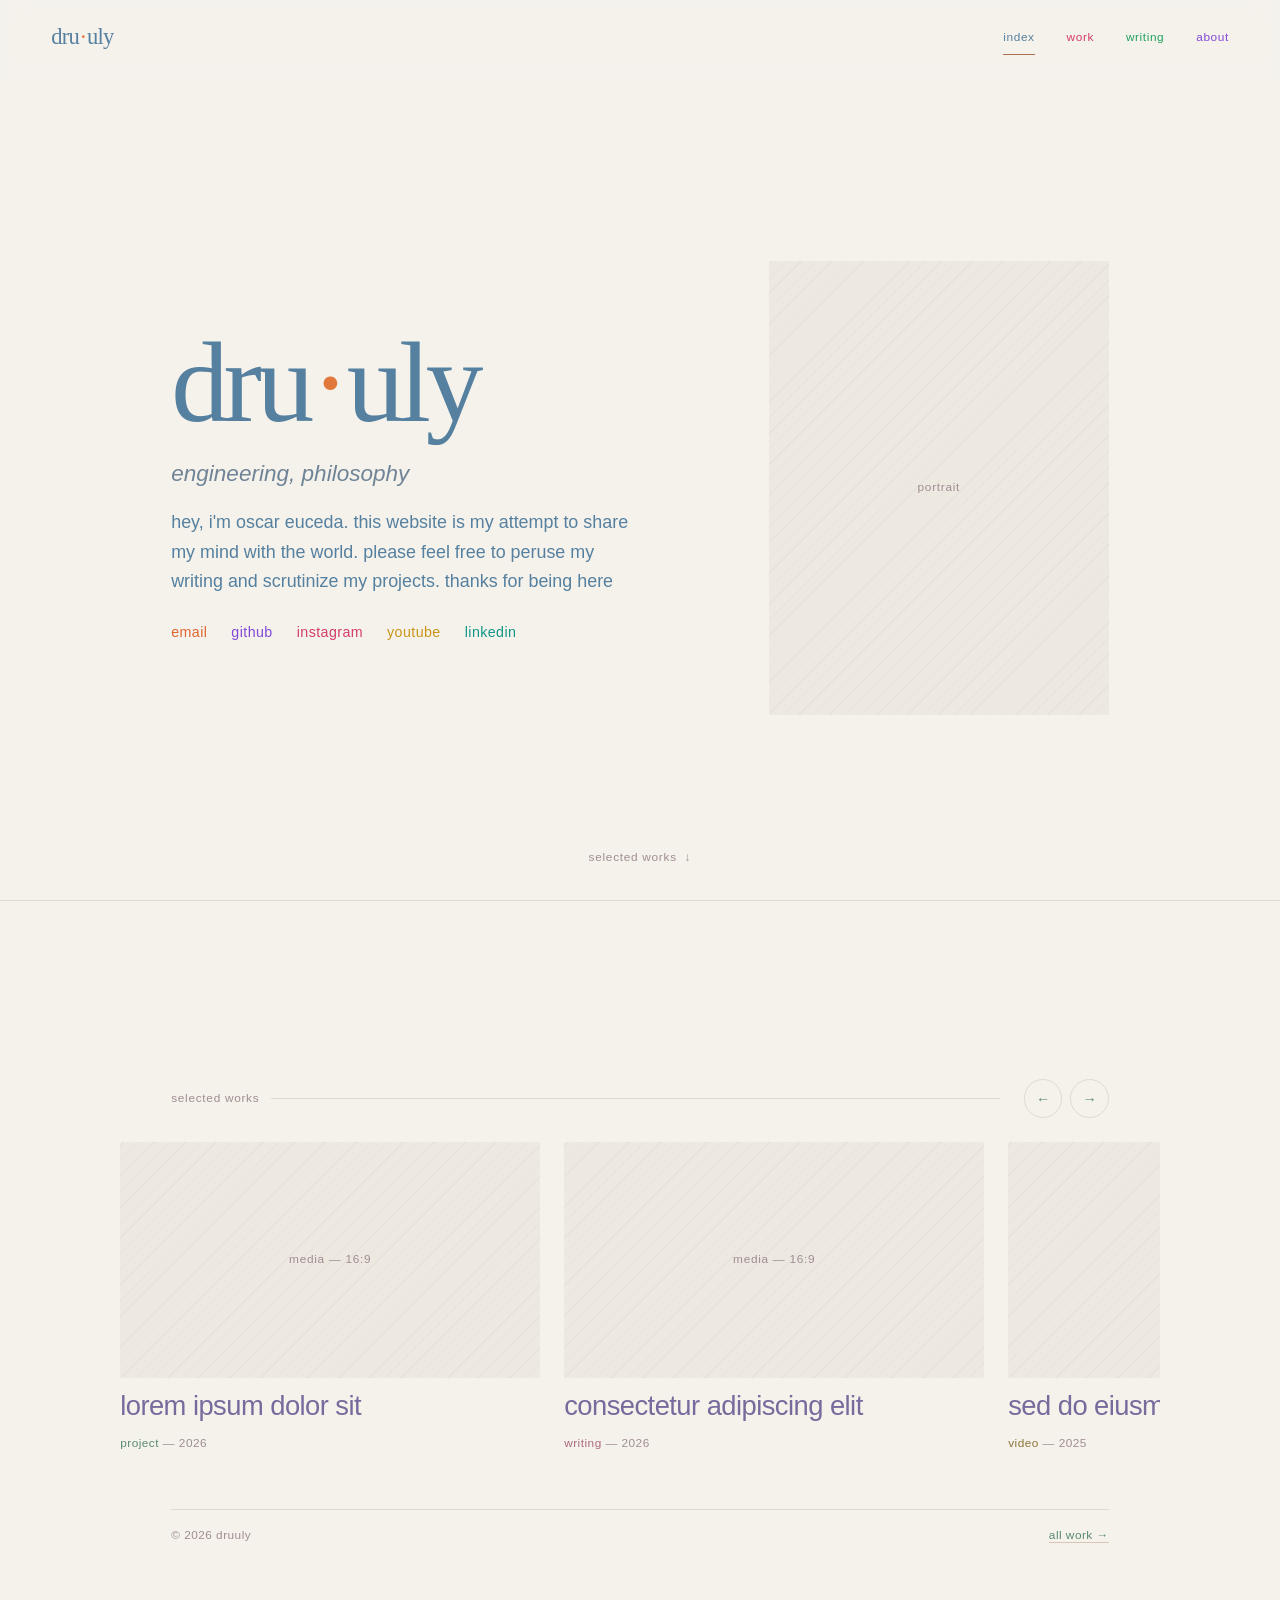
==== commit 4f843181: "Add vivid link colors, snappier dot hover, LinkedIn link, and work filters Co-Authored-By: Claude So" ====
--- a/index.html
+++ b/index.html
@@ -85,6 +85,7 @@
             <li><a href="#">GitHub</a></li>
             <li><a href="#">Instagram</a></li>
             <li><a href="#">YouTube</a></li>
+            <li><a href="#">LinkedIn</a></li>
           </ul>
         </div>
 
--- a/assets/css/tokens.css
+++ b/assets/css/tokens.css
@@ -16,16 +16,20 @@
   --rule:       #e0dbd1; /* hairlines and borders */
 
   /* --- the pastels -------------------------------------------------------
-     Two depths of the same six hues.
+     Three depths of the same hues.
      *-pale  → fills, rules, washes. Never set type in these.
      (unsuffixed) → the type colors. Dusty rather than candy, because a pale
-     pastel on a pale ground is unreadable; these still land ~4.5:1 on paper. */
-  --blue:   #55809f;   --blue-pale:   #a9c4d8;
-  --pink:   #ab6a79;   --pink-pale:   #e8b4bd;
-  --mint:   #5a8b71;   --mint-pale:   #a9ccb8;
-  --lilac:  #786a9c;   --lilac-pale:  #bdb2d4;
-  --butter: #8f7538;   --butter-pale: #e6cf9a;
-  --peach:  #ac6f4f;   --peach-pale:  #e9bda0;
+     pastel on a pale ground is unreadable; these still land ~4.5:1 on paper.
+     *-vivid → a brighter, more saturated pop of the same hue. Used sparingly,
+     where a handful of links need to read as visibly distinct colors rather
+     than one dusty voice repeated. */
+  --blue:   #55809f;   --blue-pale:   #a9c4d8;   --blue-vivid:   #1f83c4;
+  --pink:   #ab6a79;   --pink-pale:   #e8b4bd;   --pink-vivid:   #d43d68;
+  --mint:   #5a8b71;   --mint-pale:   #a9ccb8;   --mint-vivid:   #1fa25e;
+  --lilac:  #786a9c;   --lilac-pale:  #bdb2d4;   --lilac-vivid:  #8347d6;
+  --butter: #8f7538;   --butter-pale: #e6cf9a;   --butter-vivid: #c99417;
+  --peach:  #ac6f4f;   --peach-pale:  #e9bda0;   --peach-vivid:  #e0642f;
+  --teal:   #3f8f82;   --teal-pale:   #a6d3cb;   --teal-vivid:   #0f9686;
 
   /* Orange lives outside the pastel set — it's the one hot color, reserved
      for the interpunct in the wordmark. */
--- a/assets/css/layout.css
+++ b/assets/css/layout.css
@@ -111,6 +111,13 @@
   position: relative;
   transition: color var(--dur-fast) var(--ease);
 }
+
+/* Each link gets its own pastel, so the nav reads as a mix rather than a
+   single muted color repeated four times. */
+.nav__link:nth-of-type(1) { color: var(--blue-vivid); }
+.nav__link:nth-of-type(2) { color: var(--pink-vivid); }
+.nav__link:nth-of-type(3) { color: var(--mint-vivid); }
+.nav__link:nth-of-type(4) { color: var(--lilac-vivid); }
 
 .nav__link:hover,
 .nav__link[aria-current="page"] { color: var(--ink); }
--- a/assets/css/components.css
+++ b/assets/css/components.css
@@ -27,11 +27,11 @@
   /* Optical centering — the interpunct sits high in most serifs. */
   display: inline-block;
   padding-inline: 0.06em;
-  transition: transform var(--dur-slow) var(--ease-out);
-}
-
-/* The dot rolls when you hover the mark. Small, once, never loops. */
-.wordmark:hover .wordmark__dot { transform: rotate(180deg) scale(1.15); }
+  transition: transform var(--dur-fast) var(--ease-out);
+}
+
+/* A quick, direct pop on hover — no rotation, no drift. */
+.wordmark:hover .wordmark__dot { transform: scale(1.35); }
 
 .wordmark--sm   { font-size: var(--t-lead); }
 .wordmark--mega { font-size: var(--t-mega); letter-spacing: -0.045em; }
--- a/assets/css/pages.css
+++ b/assets/css/pages.css
@@ -72,6 +72,14 @@
   transition: color var(--dur-fast) var(--ease),
               border-color var(--dur-fast) var(--ease);
 }
+
+/* Each link gets its own vivid pastel, so the row reads as a clear mix. */
+.intro__links li:nth-child(1) a { color: var(--peach-vivid); }
+.intro__links li:nth-child(2) a { color: var(--lilac-vivid); }
+.intro__links li:nth-child(3) a { color: var(--pink-vivid); }
+.intro__links li:nth-child(4) a { color: var(--butter-vivid); }
+.intro__links li:nth-child(5) a { color: var(--teal-vivid); }
+
 .intro__links a:hover { color: var(--orange); border-bottom-color: currentColor; }
 
 .intro__portrait { justify-self: end; width: 100%; max-width: 340px; }
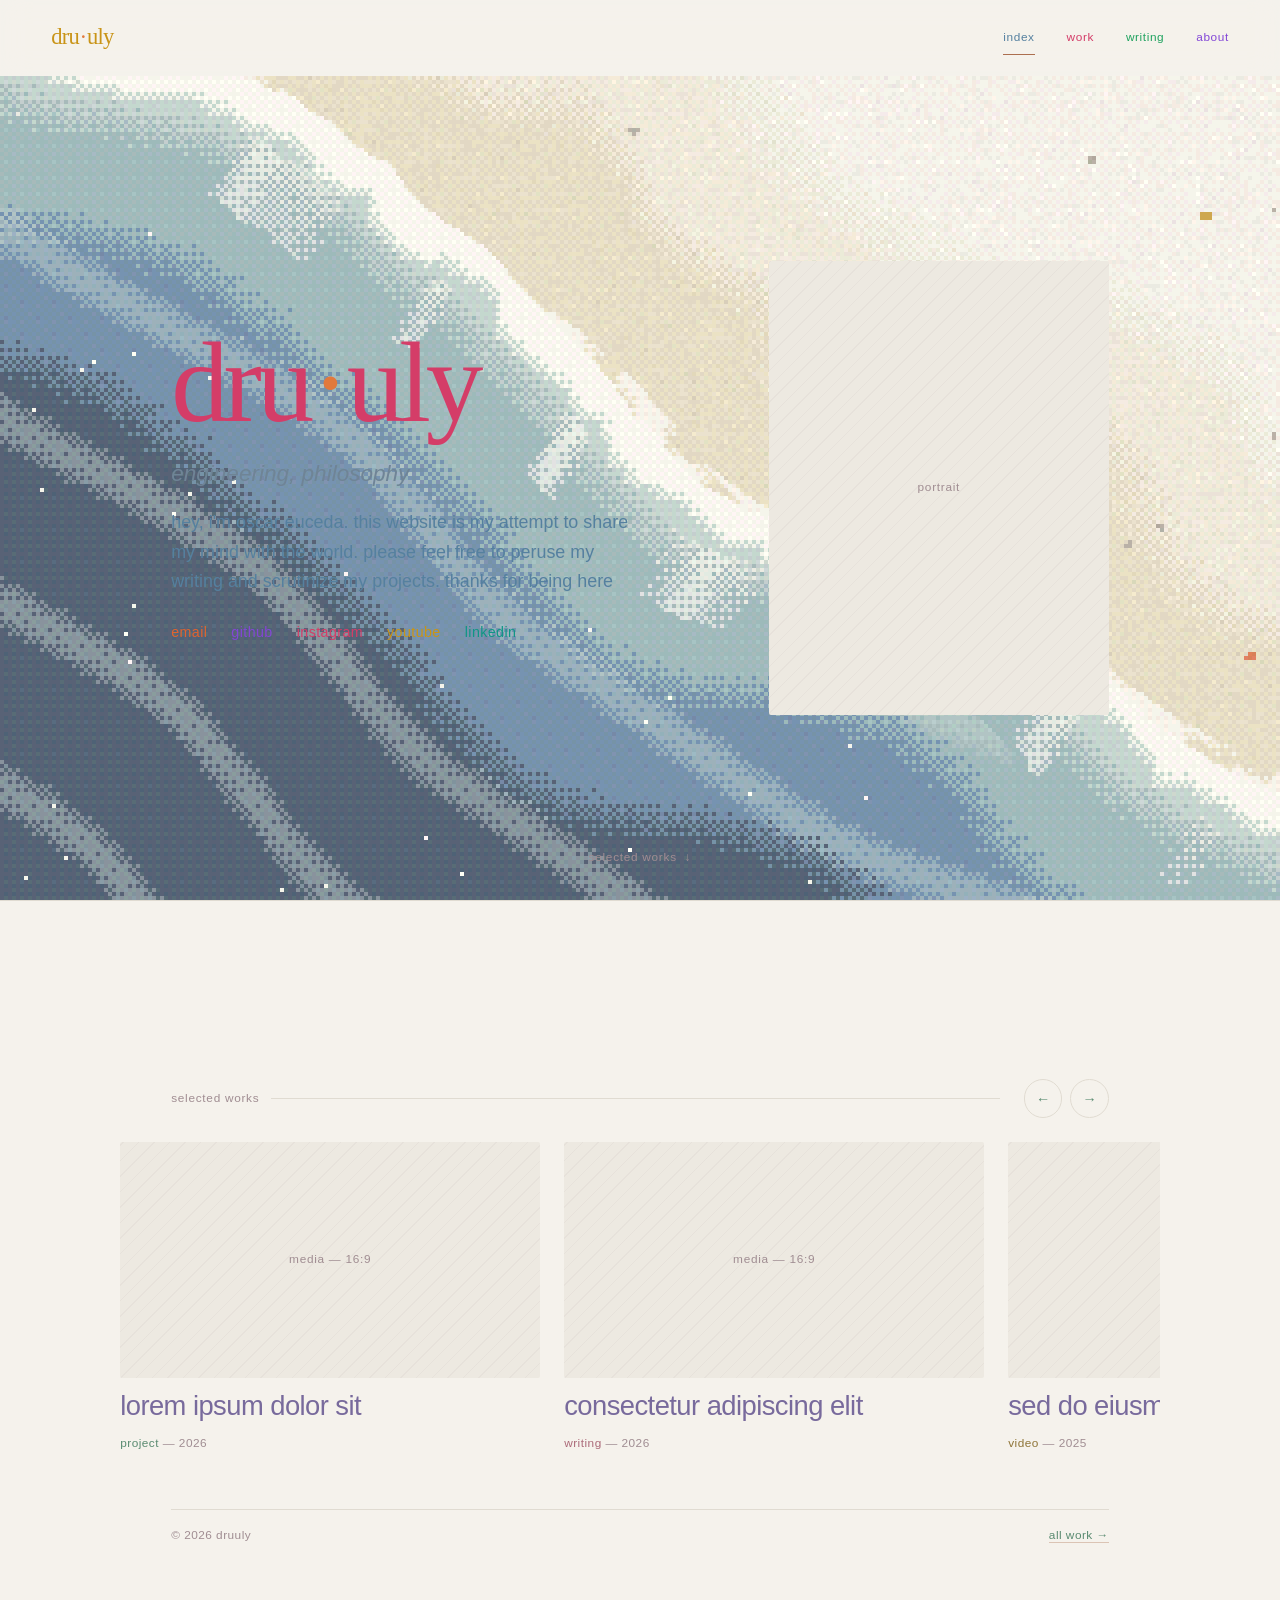
==== commit e0e778ab: "Add hero intro animation, wordmark color cycling, and seaglass tide shader Wires up the interpunct p" ====
--- a/index.html
+++ b/index.html
@@ -40,7 +40,7 @@
     <div class="site-header__inner">
 
       <a class="wordmark wordmark--sm" href="index.html" aria-label="druuly — home">
-        dru<span class="wordmark__dot">·</span>uly
+        <span class="wordmark__side" data-wordmark-side>dru</span><span class="wordmark__dot">·</span><span class="wordmark__side" data-wordmark-side>uly</span>
       </a>
 
       <button class="nav-toggle" type="button" aria-expanded="false" aria-controls="primary-nav">
@@ -64,11 +64,15 @@
          Sized to one screen. Everything here is above the fold.
          ================================================================== -->
     <section class="panel panel--intro">
+      <canvas id="beach-canvas" aria-hidden="true"></canvas>
+
       <div class="wrap intro">
 
         <div class="intro__text">
-          <h1 class="wordmark wordmark--mega" data-reveal>
-            dru<span class="wordmark__dot">·</span>uly
+          <!-- No data-reveal here: the wordmark has its own opening move
+               (intro.js) — the interpunct flying back into place. -->
+          <h1 class="wordmark wordmark--mega">
+            <span class="wordmark__side" data-wordmark-side>dru</span><span class="wordmark__dot">·</span><span class="wordmark__side" data-wordmark-side>uly</span>
           </h1>
 
           <p class="intro__caption" data-reveal data-reveal-delay="100">
@@ -81,15 +85,14 @@
           </p>
 
           <ul class="intro__links" data-reveal data-reveal-delay="240">
-            <li><a href="mailto:hello@example.com">Email</a></li>
-            <li><a href="#">GitHub</a></li>
-            <li><a href="#">Instagram</a></li>
-            <li><a href="#">YouTube</a></li>
-            <li><a href="#">LinkedIn</a></li>
+            <li><a href="oscareucedaf1@gmail.com">Email</a></li>
+            <li><a href="https://github.com/druuly">GitHub</a></li>
+            <li><a href="https://www.instagram.com/druuly">Instagram</a></li>
+            <li><a href="https://www.youtube.com/@druulytube">YouTube</a></li>
+            <li><a href="https://www.linkedin.com/in/oscar-euceda-753477338/">LinkedIn</a></li>
           </ul>
         </div>
 
-        <!-- Portrait. Swap the placeholder for <img src="..." alt="..."> -->
         <div class="intro__portrait" data-reveal data-reveal-delay="140">
           <div class="frame frame--portrait">
             <div class="frame__placeholder">Portrait</div>
--- a/assets/css/components.css
+++ b/assets/css/components.css
@@ -22,6 +22,10 @@
   white-space: nowrap;
 }
 
+.wordmark__side {
+  transition: color var(--dur-slow) var(--ease);
+}
+
 .wordmark__dot {
   color: var(--orange);
   /* Optical centering — the interpunct sits high in most serifs. */
@@ -35,6 +39,21 @@
 
 .wordmark--sm   { font-size: var(--t-lead); }
 .wordmark--mega { font-size: var(--t-mega); letter-spacing: -0.045em; }
+
+/* OPENING — intro.js adds .is-intro to <html> while the hero dot pulls back
+   from the viewer to its place. The letters hold off until it lands.
+   Without JS the class is never set, so the hero just sits there. */
+.wordmark--mega .wordmark__side {
+  transition: opacity 420ms var(--ease), color var(--dur-slow) var(--ease);
+}
+
+.is-intro .wordmark--mega .wordmark__side { opacity: 0; }
+
+/* Above the letters and the portrait while it's flying in. */
+.is-intro .wordmark--mega .wordmark__dot {
+  position: relative;
+  z-index: 3;
+}
 
 /* The definition line under the mark, set small in the same serif. */
 .wordmark-caption {
--- a/assets/css/pages.css
+++ b/assets/css/pages.css
@@ -19,6 +19,22 @@
 }
 
 /* --- panel 1: intro ------------------------------------------------------- */
+
+/* The tide, sitting behind the intro copy. beach.js renders into it; without
+   JS (or without WebGL) this gradient is the whole effect. */
+#beach-canvas {
+  position: absolute;
+  inset: 0;
+  width: 100%;
+  height: 100%;
+  z-index: -1;
+  pointer-events: none;
+  display: block;
+  image-rendering: pixelated;
+  image-rendering: crisp-edges;
+  background: linear-gradient(38deg, #33455C 0%, #5B7E9E 20%, #8FAFB2 31%,
+    #FBF8F1 37%, #E4D9BE 43%, #F5F1E8 100%);
+}
 
 .intro {
   display: grid;
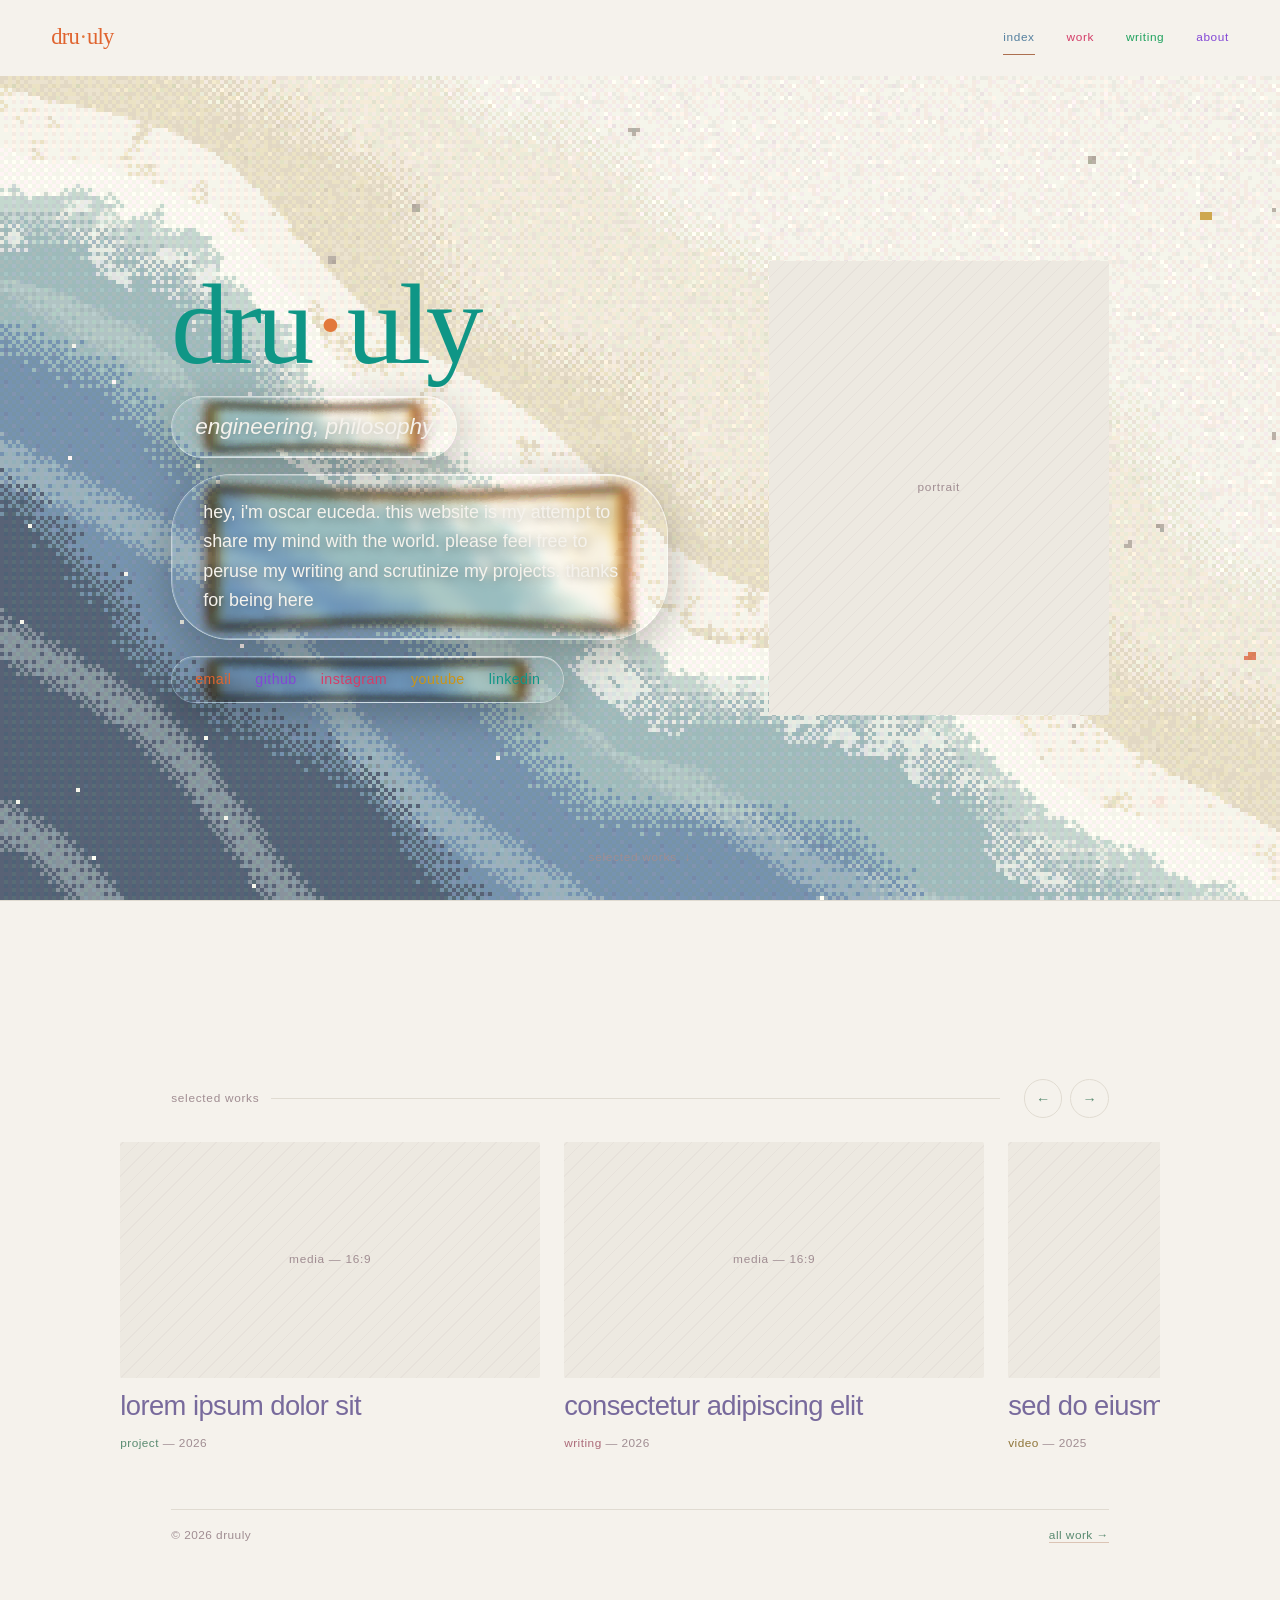
==== commit 009d1986: "Add liquid glass cards to the intro Co-Authored-By: Claude Opus 5 <noreply@anthropic.com>" ====
--- a/index.html
+++ b/index.html
@@ -75,22 +75,55 @@
             <span class="wordmark__side" data-wordmark-side>dru</span><span class="wordmark__dot">·</span><span class="wordmark__side" data-wordmark-side>uly</span>
           </h1>
 
-          <p class="intro__caption" data-reveal data-reveal-delay="100">
-            engineering, philosophy
-          </p>
-
-          <p class="intro__bio" data-reveal data-reveal-delay="180">
-            hey, i'm oscar euceda. this website is my attempt to share my mind with the world. 
-            please feel free to peruse my writing and scrutinize my projects. thanks for being here
-          </p>
-
-          <ul class="intro__links" data-reveal data-reveal-delay="240">
-            <li><a href="oscareucedaf1@gmail.com">Email</a></li>
-            <li><a href="https://github.com/druuly">GitHub</a></li>
-            <li><a href="https://www.instagram.com/druuly">Instagram</a></li>
-            <li><a href="https://www.youtube.com/@druulytube">YouTube</a></li>
-            <li><a href="https://www.linkedin.com/in/oscar-euceda-753477338/">LinkedIn</a></li>
-          </ul>
+          <!-- Same pane as the bio. No data-reveal on any of them: the fade
+               holds the card below opacity 1, and a translucent ancestor stops
+               the backdrop being sampled — the glass would arrive late. -->
+          <div class="glass-card"
+               data-liquid-glass
+               data-displacement-scale="90"
+               data-blur-amount="0.1"
+               data-corner-radius="50"
+               data-elasticity="0.05"
+               data-glass-container=".panel--intro">
+            <p class="intro__caption">
+              engineering, philosophy
+            </p>
+          </div>
+
+          <!-- The bio rides on a pane of liquid glass: liquid-glass.js upgrades
+               anything carrying data-liquid-glass, moving the text into a sharp
+               layer over the bent, blurred tide behind it. -->
+          <!-- No data-reveal on this one: the fade would hold the card at
+               opacity < 1, and a translucent ancestor stops the backdrop from
+               being sampled — the glass would only appear once the fade ended. -->
+          <div class="glass-card glass-card--prose"
+               data-liquid-glass
+               data-displacement-scale="90"
+               data-blur-amount="0.1"
+               data-corner-radius="60"
+               data-elasticity="0.05"
+               data-glass-container=".panel--intro">
+            <p class="intro__bio">
+              hey, i'm oscar euceda. this website is my attempt to share my mind with the world.
+              please feel free to peruse my writing and scrutinize my projects. thanks for being here
+            </p>
+          </div>
+
+          <div class="glass-card"
+               data-liquid-glass
+               data-displacement-scale="90"
+               data-blur-amount="0.1"
+               data-corner-radius="70"
+               data-elasticity="0.05"
+               data-glass-container=".panel--intro">
+            <ul class="intro__links">
+              <li><a href="oscareucedaf1@gmail.com">Email</a></li>
+              <li><a href="https://github.com/druuly">GitHub</a></li>
+              <li><a href="https://www.instagram.com/druuly">Instagram</a></li>
+              <li><a href="https://www.youtube.com/@druulytube">YouTube</a></li>
+              <li><a href="https://www.linkedin.com/in/oscar-euceda-753477338/">LinkedIn</a></li>
+            </ul>
+          </div>
         </div>
 
         <div class="intro__portrait" data-reveal data-reveal-delay="140">
--- a/assets/css/layout.css
+++ b/assets/css/layout.css
@@ -67,19 +67,14 @@
   height: var(--header-h);
   display: flex;
   align-items: center;
-  /* Frosted so hero media reads through it as the page scrolls. */
-  background: color-mix(in srgb, var(--paper) 82%, transparent);
-  backdrop-filter: saturate(140%) blur(14px);
-  -webkit-backdrop-filter: saturate(140%) blur(14px);
+  /* Solid, all the way down the page — nothing reads through it. */
+  background: var(--paper);
   border-bottom: 1px solid transparent;
-  transition: border-color var(--dur) var(--ease),
-              background var(--dur) var(--ease);
 }
 
 /* .is-scrolled is added by nav.js once the page moves off the top. */
 .site-header.is-scrolled {
   border-bottom-color: var(--rule);
-  background: color-mix(in srgb, var(--paper) 94%, transparent);
 }
 
 .site-header__inner {
--- a/assets/css/components.css
+++ b/assets/css/components.css
@@ -520,3 +520,91 @@
 .work-card__kind { color: var(--mint); }
 .work-card:nth-child(3n + 2) .work-card__kind { color: var(--pink); }
 .work-card:nth-child(3n) .work-card__kind     { color: var(--butter); }
+
+
+/* --- liquid glass --------------------------------------------------------- */
+/* The chrome for [data-liquid-glass]; liquid-glass.js builds the layers and
+   drives the transform. Sizing, radius and type stay here so a card can be
+   restyled without touching the effect. */
+
+.lg {
+  position: relative;
+  display: inline-block;
+  left: 0;
+  top: 0;
+  /* No transition on left/top or border-radius: the spring in liquid-glass.js
+     writes those every frame, and a transition on top of it would smear the
+     motion into mush. */
+}
+
+.lg__filter {
+  position: absolute;
+  top: 0;
+  left: 0;
+  pointer-events: none;
+}
+
+.lg__shape {
+  position: relative;
+  display: flex;
+  align-items: center;
+  overflow: hidden;
+  padding: var(--s-4) var(--s-5);
+  box-shadow: 0 12px 40px rgba(0, 0, 0, 0.25);
+}
+
+/* The layer that actually bends: it samples the page behind the card, so it
+   must stay empty and sit under the text. */
+.lg__warp {
+  position: absolute;
+  inset: 0;
+}
+
+.lg__content {
+  position: relative;
+  z-index: 1;
+}
+
+/* Two masked rings make the bevel — one screened, one overlaid. The gradient
+   itself is set from JS so it can swing with the cursor. */
+.lg__border {
+  position: absolute;
+  inset: 0;
+  pointer-events: none;
+  padding: 1.5px;
+  -webkit-mask: linear-gradient(#000 0 0) content-box, linear-gradient(#000 0 0);
+          mask: linear-gradient(#000 0 0) content-box, linear-gradient(#000 0 0);
+  -webkit-mask-composite: xor;
+          mask-composite: exclude;
+  box-shadow: 0 0 0 0.5px rgba(255, 255, 255, 0.5) inset,
+              0 1px 3px rgba(255, 255, 255, 0.25) inset,
+              0 1px 4px rgba(0, 0, 0, 0.35);
+}
+
+.lg__border--screen  { mix-blend-mode: screen; opacity: 0.2; }
+.lg__border--overlay { mix-blend-mode: overlay; }
+
+@media (prefers-reduced-motion: reduce) {
+  .lg { transition: none; }
+}
+
+/* A block of prose on a pane of glass. The text sits on the sharp layer, so
+   only the tide behind it bends. */
+.glass-card {
+  color: var(--paper);
+  text-shadow: 0 2px 12px rgba(0, 0, 0, 0.4);
+}
+
+/* Height comes from the text, so the padding is the only knob: raise these two
+   values to make the cards roomier, lower them to tighten. The margins of the
+   first and last child are dropped so the pane hugs the type. */
+.glass-card .lg__shape { padding: var(--s-3) var(--s-5); }
+
+/* The bio keeps the fuller pane — it's the one block of real prose. */
+.glass-card--prose .lg__shape { padding: var(--s-5) var(--s-6); }
+.glass-card .lg__content > :first-child { margin-top: 0; }
+.glass-card .lg__content > :last-child { margin-bottom: 0; }
+.glass-card .intro__links { margin-top: 0; }
+
+/* Prose inherits the card's light ink instead of the page's blue. */
+.glass-card p { color: inherit; }
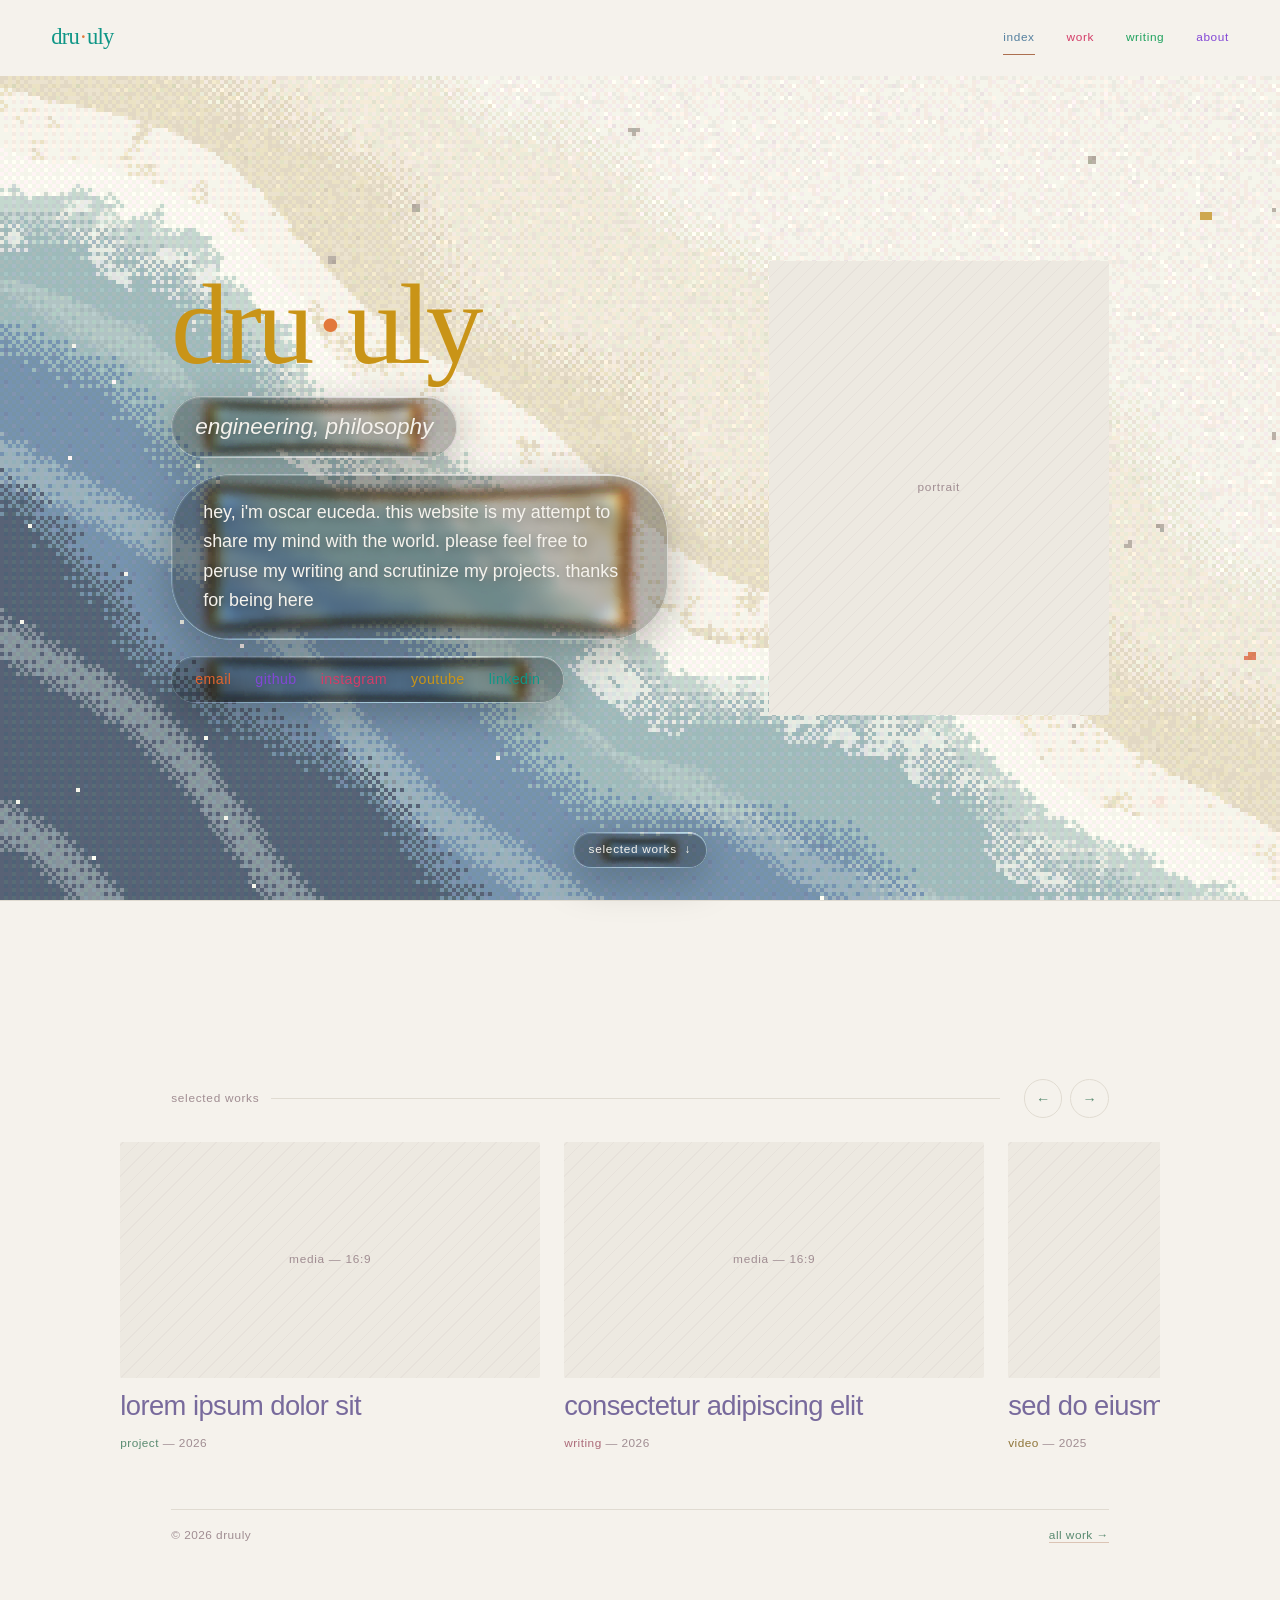
==== commit 44959fbb: "Tint the glass cards and put the scroll cue on one" ====
--- a/index.html
+++ b/index.html
@@ -77,11 +77,19 @@
 
           <!-- Same pane as the bio. No data-reveal on any of them: the fade
                holds the card below opacity 1, and a translucent ancestor stops
-               the backdrop being sampled — the glass would arrive late. -->
+               the backdrop being sampled — the glass would arrive late.
+
+               data-tint is the smoke: liquid-glass.js lays a second sheet the
+               same size and radius directly under the pane, so the blur picks
+               it up. Raise it toward 1 for near-black, drop it to 0 for none;
+               data-tint-color takes "r g b" if it shouldn't be black. Don't
+               reach for a background-color on .glass-card instead — that kills
+               the backdrop sampling and is what breaks the effect. -->
           <div class="glass-card"
                data-liquid-glass
                data-displacement-scale="90"
                data-blur-amount="0.1"
+               data-tint="0.28"
                data-corner-radius="50"
                data-elasticity="0.05"
                data-glass-container=".panel--intro">
@@ -100,6 +108,7 @@
                data-liquid-glass
                data-displacement-scale="90"
                data-blur-amount="0.1"
+               data-tint="0.28"
                data-corner-radius="60"
                data-elasticity="0.05"
                data-glass-container=".panel--intro">
@@ -113,6 +122,7 @@
                data-liquid-glass
                data-displacement-scale="90"
                data-blur-amount="0.1"
+               data-tint="0.28"
                data-corner-radius="70"
                data-elasticity="0.05"
                data-glass-container=".panel--intro">
@@ -134,9 +144,22 @@
 
       </div>
 
+      <!-- The cue rides the same glass + tint as the intro cards. The pane
+           lives inside the anchor rather than on it: nav.js fades the anchor,
+           and the spring in liquid-glass.js writes left/top, which would fight
+           the cue's own positioning if they were the same element. -->
       <a class="scroll-cue" href="#works" aria-label="Selected works">
-        <span>selected works</span>
-        <span class="scroll-cue__glyph" aria-hidden="true">&darr;</span>
+        <div class="glass-card glass-card--cue"
+             data-liquid-glass
+             data-displacement-scale="90"
+             data-blur-amount="0.1"
+             data-tint="0.28"
+             data-corner-radius="999"
+             data-elasticity="0.05"
+             data-glass-container=".panel--intro">
+          <span>selected works</span>
+          <span class="scroll-cue__glyph" aria-hidden="true">&darr;</span>
+        </div>
       </a>
     </section>
 
--- a/assets/css/components.css
+++ b/assets/css/components.css
@@ -560,6 +560,16 @@
   inset: 0;
 }
 
+/* The tint sheet — same box, same radius, painted one layer down. Never move a
+   colour from here onto .lg or .lg__shape: a translucent ancestor of .lg__warp
+   stops the backdrop being sampled and the glass goes flat. Colour and strength
+   come from JS (data-tint / data-tint-color). */
+.lg__tint {
+  position: absolute;
+  inset: 0;
+  pointer-events: none;
+}
+
 .lg__content {
   position: relative;
   z-index: 1;
--- a/assets/css/pages.css
+++ b/assets/css/pages.css
@@ -112,20 +112,36 @@
 
 /* The single scroll hint, pinned to the bottom of panel 1. nav.js fades it
    out as soon as the page moves. */
+/* Centred by the flex row, not by translateX: a transform on an ancestor of
+   the glass makes Chrome sample the backdrop from the wrong space, and the
+   pane inside blanks out. */
 .scroll-cue {
   position: absolute;
-  left: 50%;
+  left: 0;
+  right: 0;
   bottom: var(--s-6);
-  transform: translateX(-50%);
+  width: fit-content;
+  margin-inline: auto;   /* centres the box itself, so the link stays the size
+                            of the pill instead of a full-width hit area */
+  display: flex;
+  font-size: var(--t-xs);
+  letter-spacing: 0.06em;
+  color: var(--muted);
+  transition: opacity var(--dur) var(--ease);
+}
+
+/* The pill: tighter than the intro cards, and the row of label + arrow moves
+   onto the sharp content layer. */
+.glass-card--cue .lg__shape { padding: var(--s-2) var(--s-4); }
+.glass-card--cue .lg__content {
   display: flex;
   align-items: center;
   gap: var(--s-2);
-  font-size: var(--t-xs);
-  letter-spacing: 0.06em;
-  color: var(--muted);
-  transition: opacity var(--dur) var(--ease), color var(--dur-fast) var(--ease);
-}
-.scroll-cue:hover { color: var(--orange); }
+}
+/* Colour only — left/top and border-radius belong to the spring. */
+.glass-card--cue { transition: color var(--dur-fast) var(--ease); }
+.scroll-cue:hover .glass-card--cue { color: var(--orange); }
+
 .scroll-cue__glyph { animation: cue-bob 2.4s var(--ease) infinite; }
 
 /* Once the reader has scrolled, the hint has done its job. */
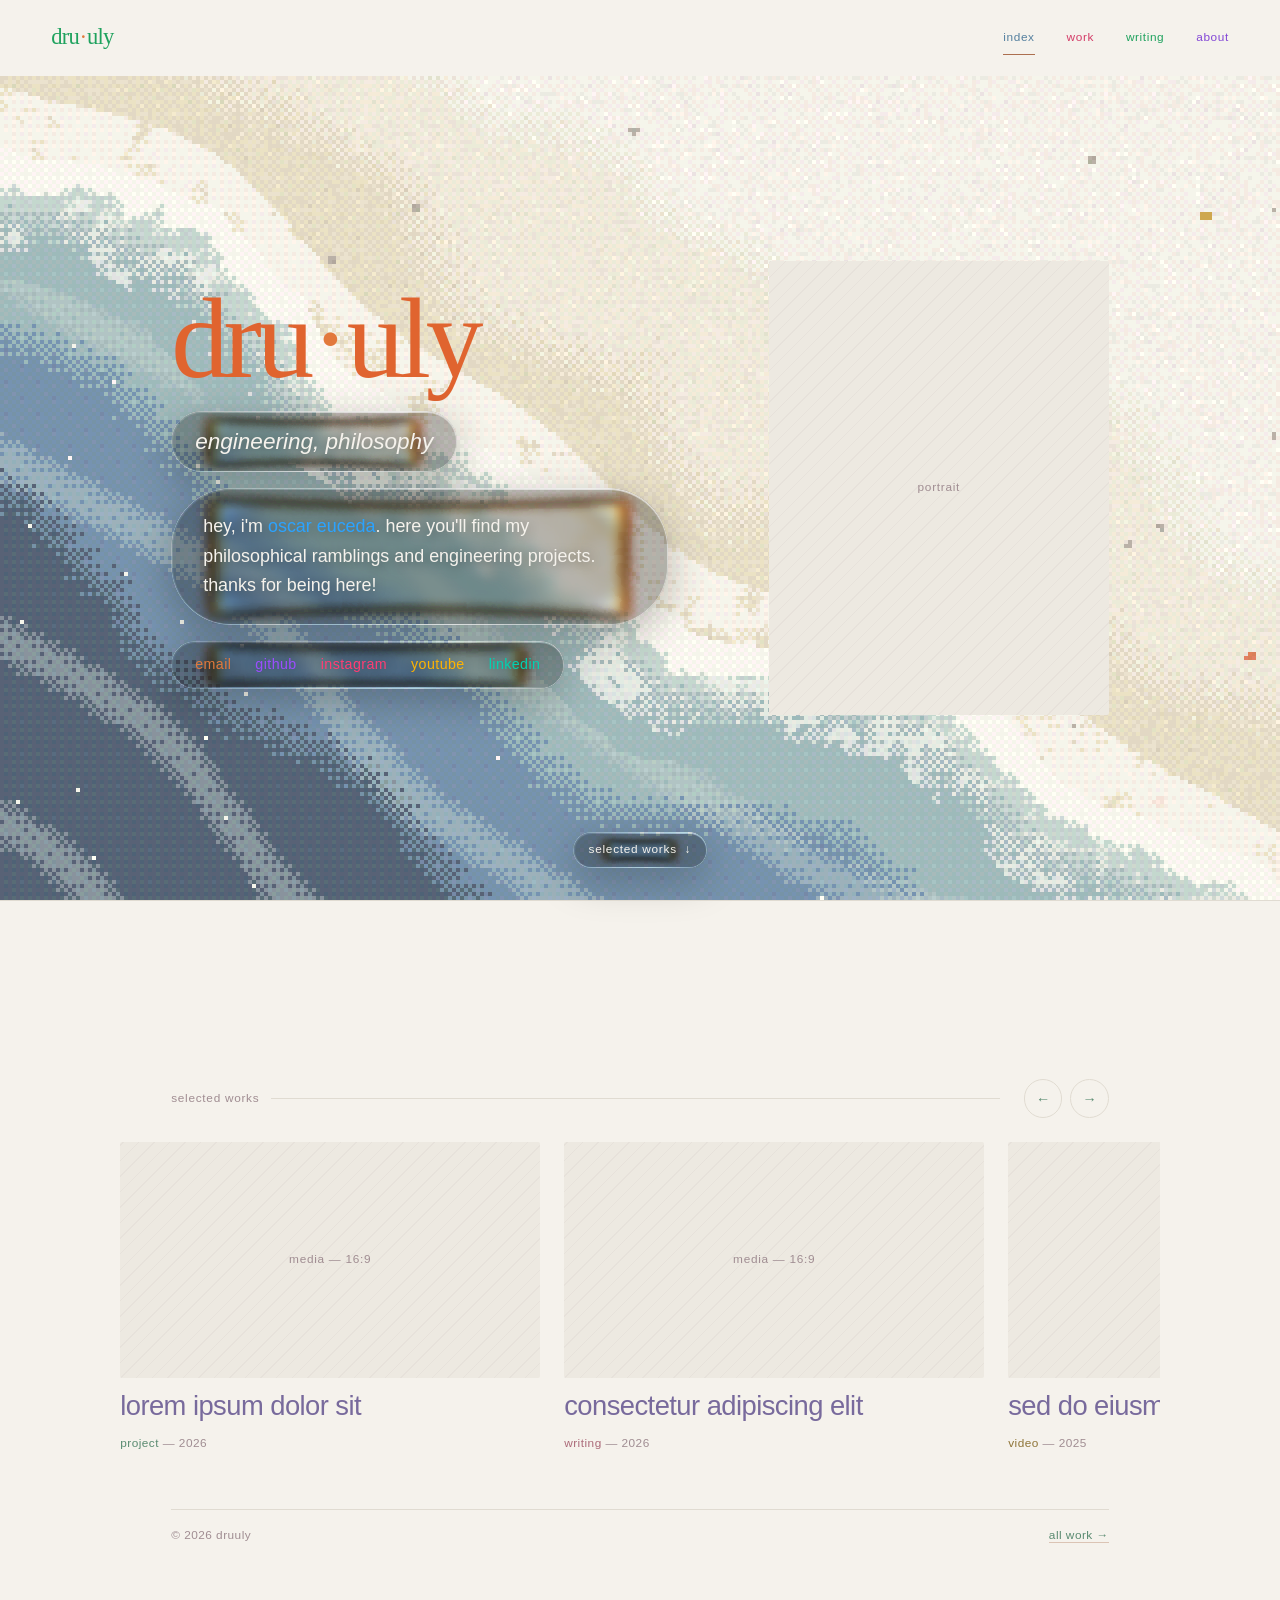
==== commit 74f5fd8d: "Brighten link colors" ====
--- a/index.html
+++ b/index.html
@@ -113,9 +113,8 @@
                data-elasticity="0.05"
                data-glass-container=".panel--intro">
             <p class="intro__bio">
-              hey, i'm oscar euceda. this website is my attempt to share my mind with the world.
-              please feel free to peruse my writing and scrutinize my projects. thanks for being here
-            </p>
+              hey, i'm <a href="about.html" class="intro__bio-link"> oscar euceda</a>. here you'll find my philosophical ramblings
+              and engineering projects. thanks for being here!
           </div>
 
           <div class="glass-card"
--- a/assets/css/tokens.css
+++ b/assets/css/tokens.css
@@ -34,6 +34,15 @@
   /* Orange lives outside the pastel set — it's the one hot color, reserved
      for the interpunct in the wordmark. */
   --orange: #e2793c;
+
+  /* *-bright → a step past *-vivid: fully saturated, used only where a
+     link needs to punch through a translucent tinted glass card rather
+     than sit on flat paper. */
+  --blue-bright:   #2ba3ff;
+  --pink-bright:   #ff3d73;
+  --lilac-bright:  #9c4dff;
+  --butter-bright: #ffb300;
+  --teal-bright:   #00d1b2;
 
   /* --- type roles --------------------------------------------------------
      Each kind of text gets its own pastel, so the page reads as several
--- a/assets/css/pages.css
+++ b/assets/css/pages.css
@@ -70,6 +70,12 @@
   max-width: 48ch;
 }
 
+.intro__bio-link {
+  color: var(--blue-bright);
+  border-bottom-color: color-mix(in srgb, var(--blue-bright) 35%, transparent);
+}
+.intro__bio-link:hover { border-bottom-color: var(--blue-bright); }
+
 .intro__links {
   display: flex;
   flex-wrap: wrap;
@@ -89,14 +95,15 @@
               border-color var(--dur-fast) var(--ease);
 }
 
-/* Each link gets its own vivid pastel, so the row reads as a clear mix. */
-.intro__links li:nth-child(1) a { color: var(--peach-vivid); }
-.intro__links li:nth-child(2) a { color: var(--lilac-vivid); }
-.intro__links li:nth-child(3) a { color: var(--pink-vivid); }
-.intro__links li:nth-child(4) a { color: var(--butter-vivid); }
-.intro__links li:nth-child(5) a { color: var(--teal-vivid); }
-
-.intro__links a:hover { color: var(--orange); border-bottom-color: currentColor; }
+/* Each link gets its own bright, fully-saturated hue so the row pops
+   against the tinted glass card. */
+.intro__links li:nth-child(1) a { color: var(--orange); }
+.intro__links li:nth-child(2) a { color: var(--lilac-bright); }
+.intro__links li:nth-child(3) a { color: var(--pink-bright); }
+.intro__links li:nth-child(4) a { color: var(--butter-bright); }
+.intro__links li:nth-child(5) a { color: var(--teal-bright); }
+
+.intro__links a:hover { color: var(--blue-bright); border-bottom-color: currentColor; }
 
 .intro__portrait { justify-self: end; width: 100%; max-width: 340px; }
 
